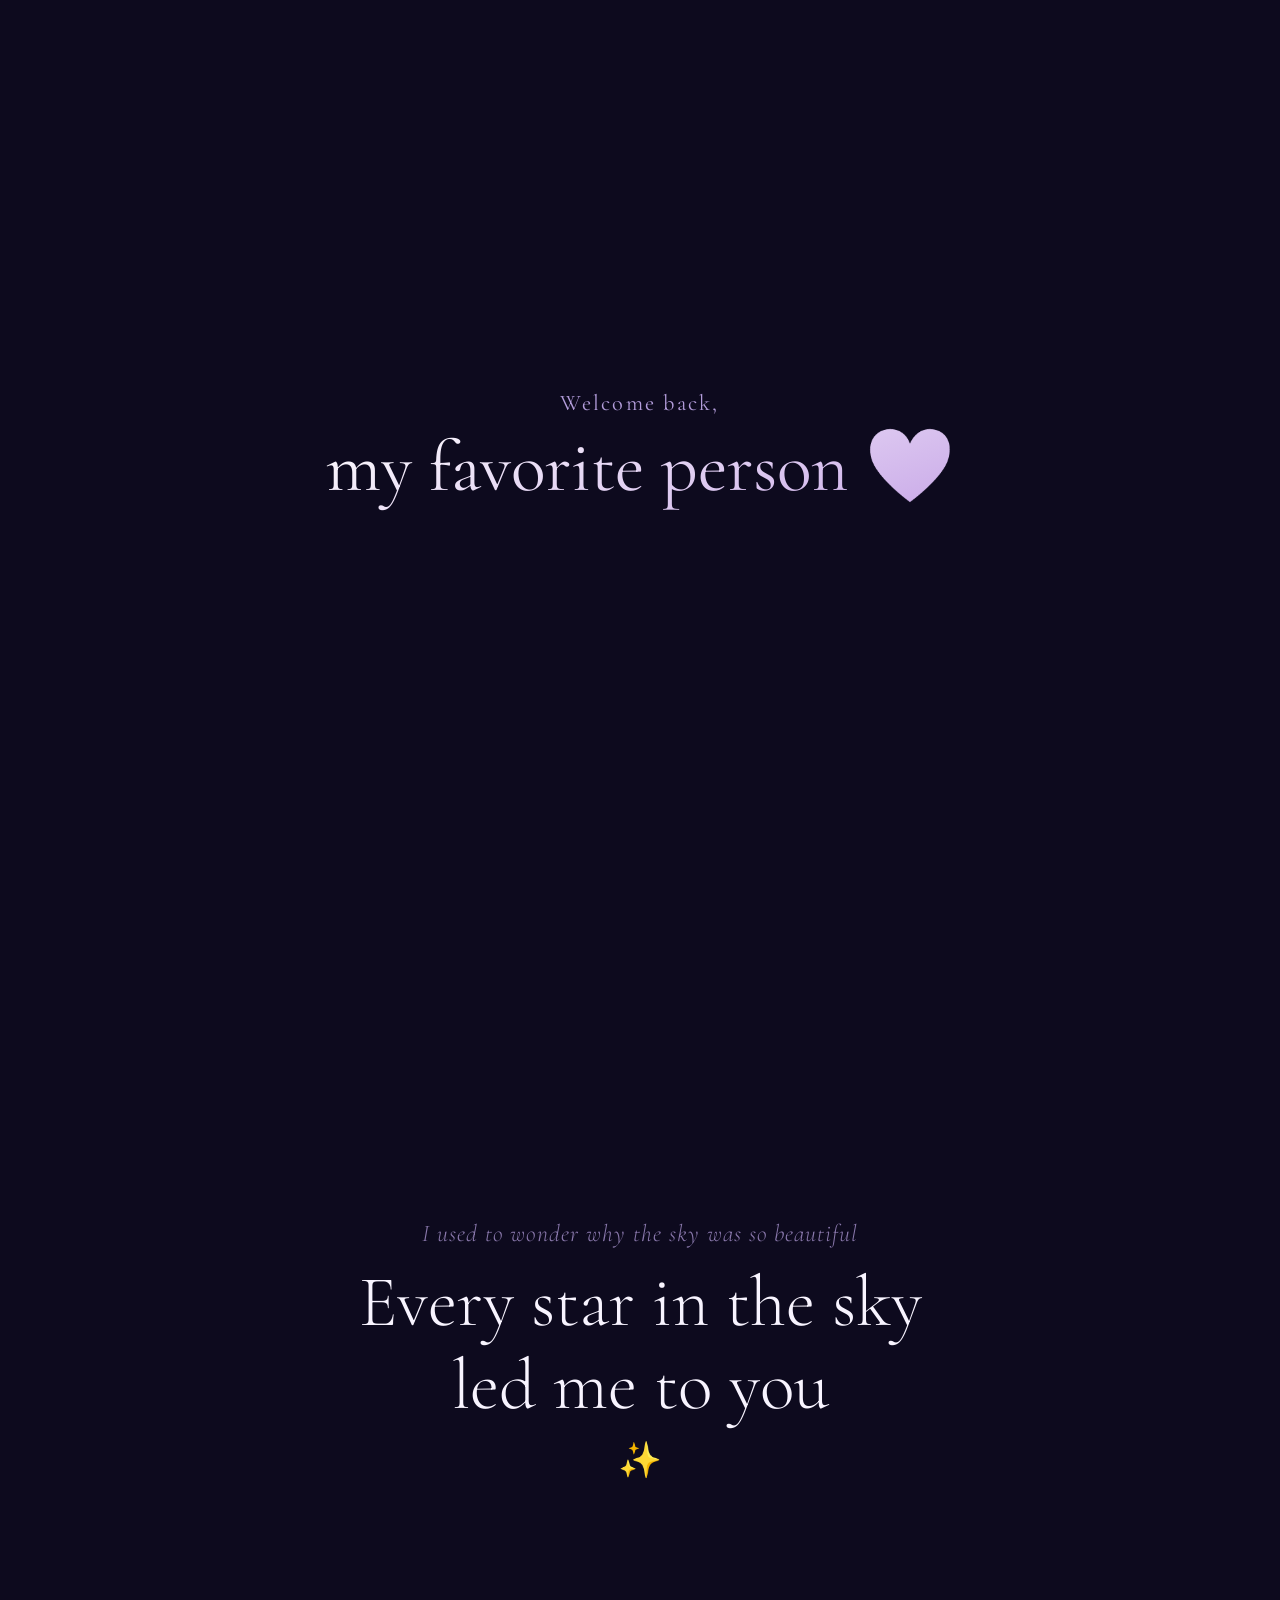
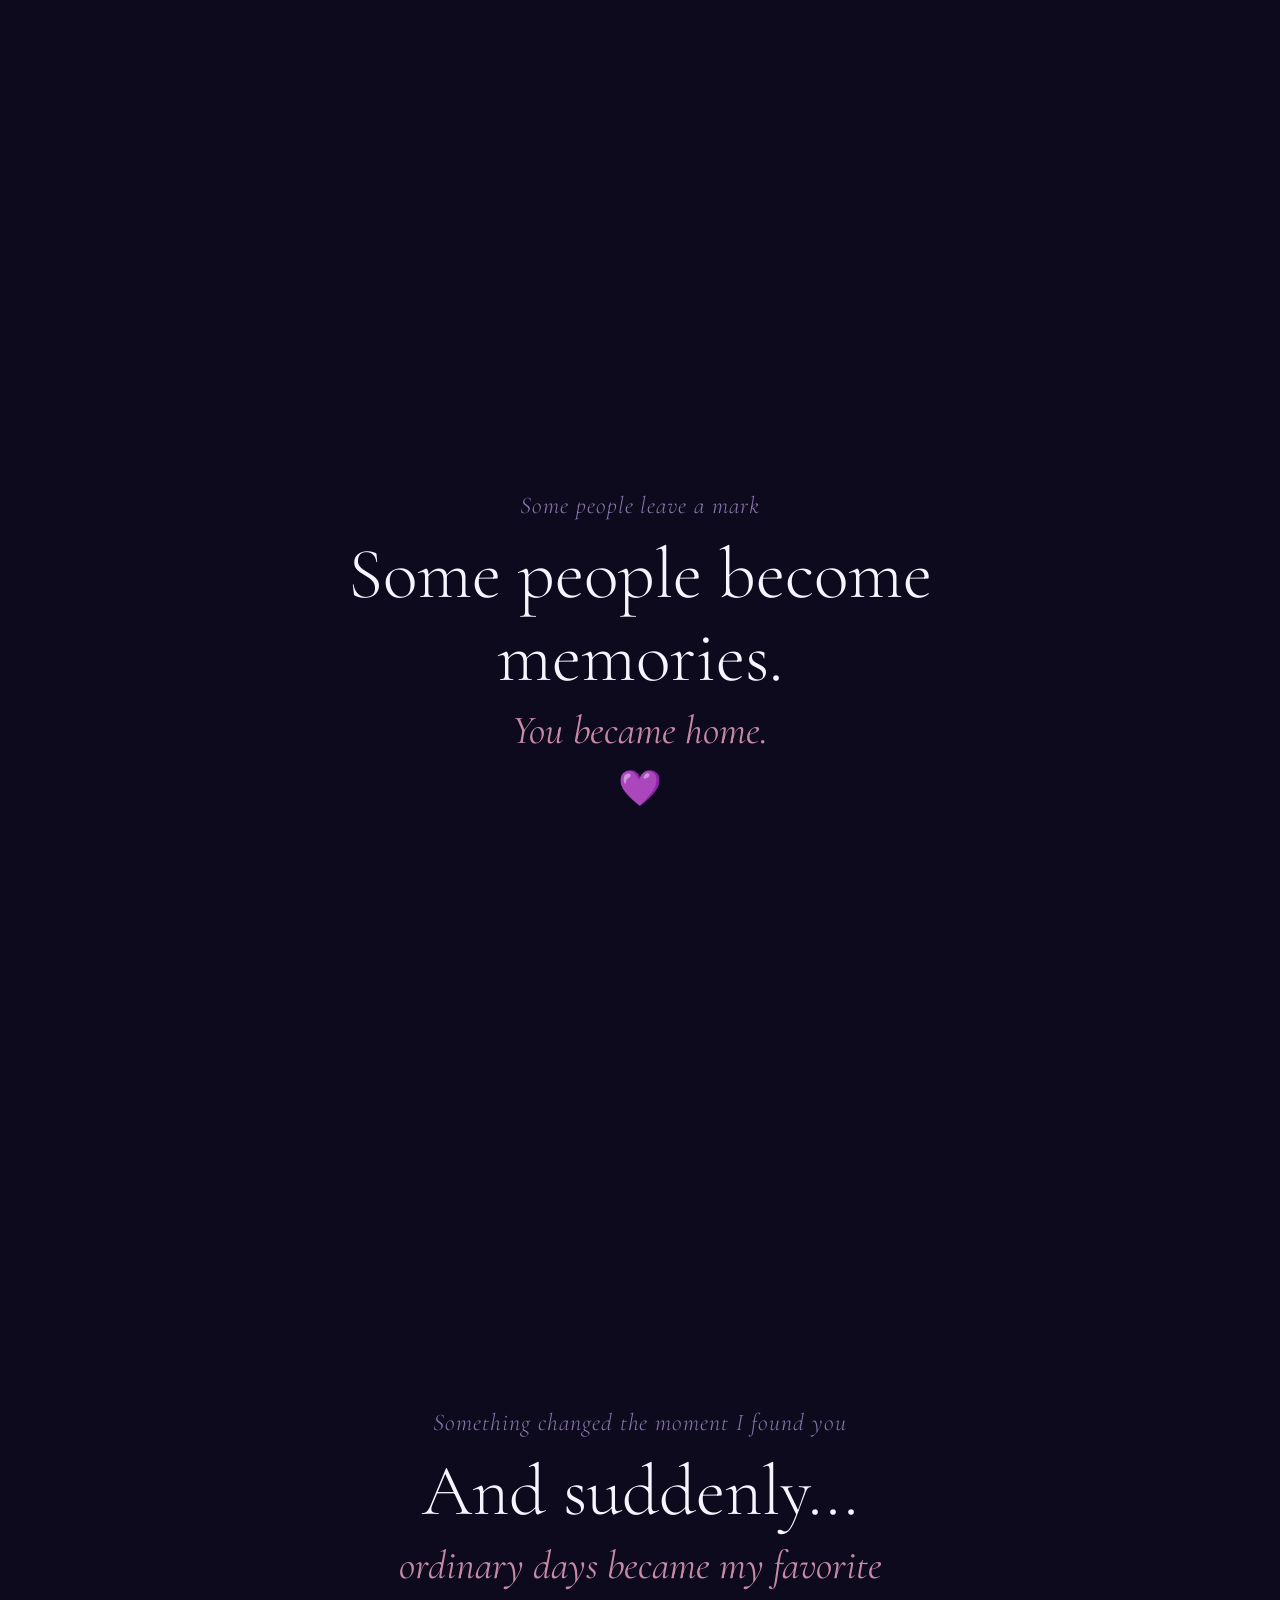
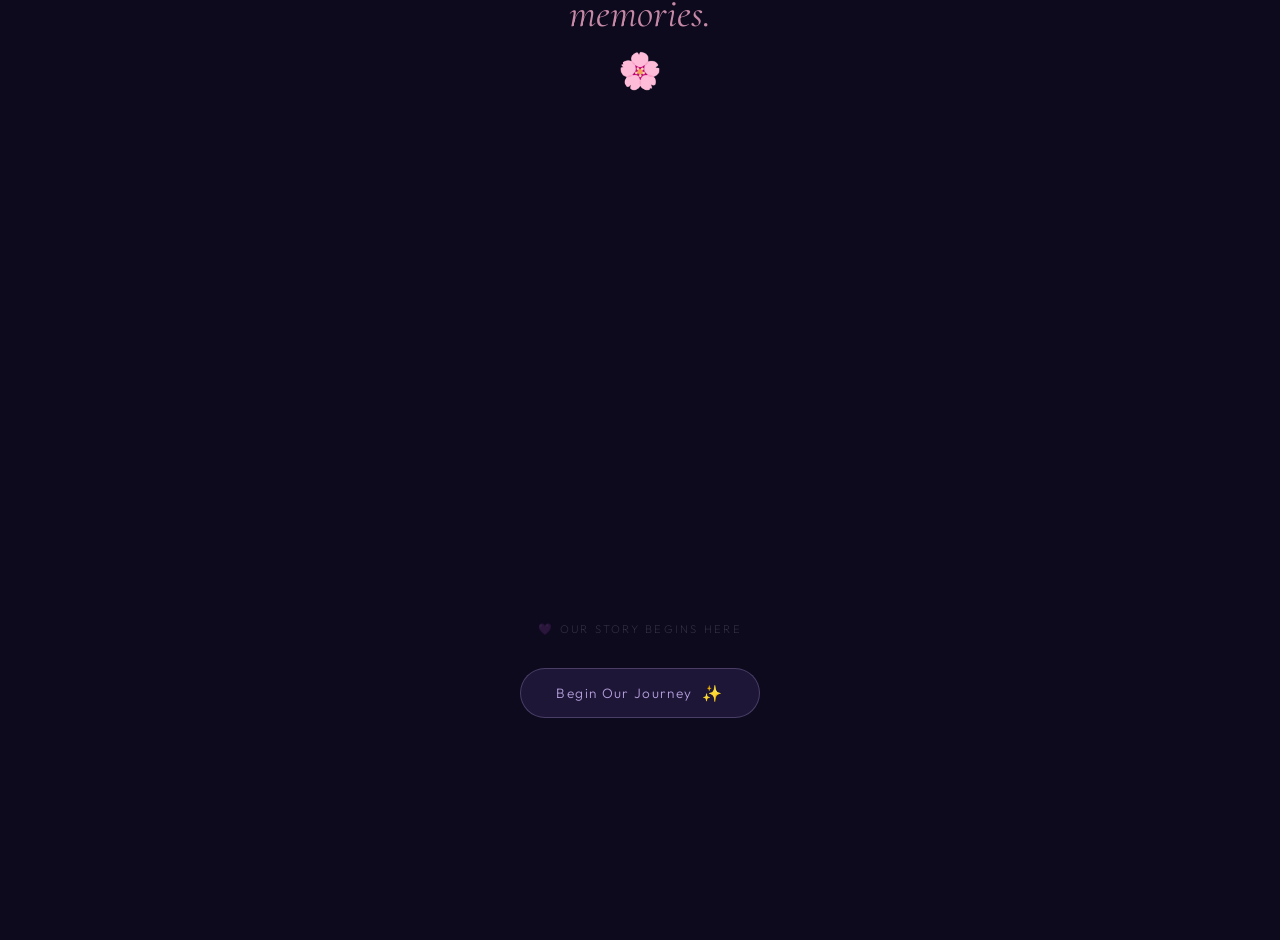
==== story.html @ 3e232320 "first commit" ====
<!DOCTYPE html>
<html lang="en">
<head>
  <meta charset="UTF-8">
  <meta name="viewport" content="width=device-width, initial-scale=1.0, viewport-fit=cover">
  <meta name="theme-color" content="#0D0A1E">
  <title>Our Story 💜</title>
  <link rel="stylesheet" href="css/style.css">
  <style>
    /* ── inline extras for photo grid ── */
    .pinterest-grid{columns:2;column-gap:0.9rem;max-width:800px;margin:0 auto;padding:0 0.2rem}
    @media(min-width:860px){.pinterest-grid{columns:3}}
    @media(max-width:400px){.pinterest-grid{columns:2;column-gap:0.6rem}}

    /* ─ GALLERY CARD BASE ─ */
    .g-card{
      break-inside:avoid;
      margin-bottom:1rem;
      cursor:pointer;
      position:relative;
      overflow:hidden;
      transition:transform .32s cubic-bezier(.34,1.56,.64,1),box-shadow .28s;
      will-change:transform;
    }
    .g-card:hover{ transform:translateY(-5px) scale(1.025); }
    .g-card img{ width:100%;display:block;object-fit:cover;line-height:0; }

    /* STYLE A — film/polaroid look (white border + tilt + script caption) */
    .g-film{
      background:#fdf8f2;
      border:1px solid rgba(255,255,255,0.18);
      border-radius:3px;
      padding:.55rem .55rem 2.2rem;
      transform:rotate(var(--tilt,0deg));
      box-shadow:0 8px 30px rgba(0,0,0,0.55),0 2px 6px rgba(0,0,0,0.3);
      transition:transform .45s cubic-bezier(.34,1.56,.64,1),box-shadow .3s;
      backdrop-filter:blur(6px);-webkit-backdrop-filter:blur(6px);
    }
    .g-film:hover{ transform:rotate(0deg) scale(1.04) translateY(-5px); box-shadow:0 20px 55px rgba(0,0,0,0.6),0 0 55px rgba(179,157,219,0.2); }
    .g-film .g-img-wrap{ width:100%;overflow:hidden;border-radius:1px;line-height:0; }
    .g-film .g-img-wrap img{ aspect-ratio:1/1; }
    .g-film .g-caption{ font-family:'Dancing Script',cursive;font-size:.78rem;color:rgba(30,20,50,.75);text-align:center;padding-top:.5rem;line-height:1.3; }
    .g-film .g-date{ font-weight:400;font-size:.55rem;letter-spacing:.1em;color:rgba(30,20,50,.4);text-align:center;margin-top:.1rem; }

    /* STYLE B — canva rounded card (dark glass + tall portrait) */
    .g-canva{
      background:rgba(20,14,40,0.6);
      border:1px solid rgba(179,157,219,0.14);
      border-radius:16px;
      overflow:hidden;
      box-shadow:0 6px 24px rgba(0,0,0,0.45);
    }
    .g-canva:hover{ box-shadow:0 18px 52px rgba(0,0,0,0.55),0 0 50px rgba(179,157,219,0.14); }
    .g-canva .g-img-wrap img{ aspect-ratio:3/4; }
    .g-canva .g-body{ padding:.7rem .9rem .95rem;background:rgba(13,10,30,0.55); }
    .g-canva .g-tag{ font-weight:200;font-size:.58rem;letter-spacing:.18em;text-transform:uppercase;color:#B39DDB;opacity:.6;margin-bottom:.18rem; }
    .g-canva .g-title{ font-family:'Cormorant Garamond',serif;font-style:italic;font-size:.88rem;color:rgba(248,244,255,.85);line-height:1.4; }

    /* STYLE C — square mosaic tile */
    .g-tile{
      border-radius:14px;
      overflow:hidden;
      box-shadow:0 6px 22px rgba(0,0,0,0.42);
    }
    .g-tile:hover{ box-shadow:0 14px 44px rgba(0,0,0,0.52); }
    .g-tile img{ aspect-ratio:1/1; }

    /* STYLE D — wide cinematic landscape */
    .g-wide{
      background:rgba(13,10,30,0.5);
      border:1px solid rgba(255,255,255,0.08);
      border-radius:14px;
      overflow:hidden;
      box-shadow:0 6px 22px rgba(0,0,0,0.42);
    }
    .g-wide:hover{ box-shadow:0 14px 44px rgba(0,0,0,0.52),0 0 40px rgba(179,157,219,0.1); }
    .g-wide img{ aspect-ratio:16/9; }
    .g-wide .g-body{ padding:.65rem .85rem .8rem; }
    .g-wide .g-title{ font-family:'Cormorant Garamond',serif;font-style:italic;font-size:.84rem;color:rgba(248,244,255,.72);line-height:1.35; }

    /* ── SPOTIFY CARD ── */
    .sp-card{
      max-width:600px;margin:0 auto;
      padding:1.8rem;
      border-radius:24px;
      display:grid;grid-template-columns:180px 1fr;gap:1.8rem;align-items:start;
    }
    @media(max-width:560px){
      .sp-card{grid-template-columns:1fr;gap:1.2rem;padding:1.5rem;text-align:center}
      .sp-owners{justify-content:center}
      .sp-meta{justify-content:center}
      .sp-btn{width:100%}
    }
    .sp-cover-wrap{
      position:relative;border-radius:14px;overflow:hidden;flex-shrink:0;
      box-shadow:0 12px 40px rgba(0,0,0,0.55),0 0 70px rgba(124,92,191,0.22);
      aspect-ratio:1/1;width:100%;
    }
    .sp-cover-wrap svg,.sp-cover-wrap img{
      width:100%;height:100%;display:block;object-fit:cover;
      transition:transform .5s cubic-bezier(.34,1.56,.64,1);
    }
    .sp-card:hover .sp-cover-wrap svg,
    .sp-card:hover .sp-cover-wrap img{transform:scale(1.04)}
    .sp-spotify-badge{
      position:absolute;top:.6rem;left:.6rem;
      width:26px;height:26px;border-radius:50%;
      background:#1DB954;display:flex;align-items:center;justify-content:center;
      box-shadow:0 2px 8px rgba(0,0,0,0.45);z-index:2;
    }
    .sp-spotify-badge svg{width:15px;height:15px;fill:#fff}
    .sp-cover-caption{
      position:absolute;bottom:0;left:0;right:0;
      padding:.5rem .7rem;
      background:linear-gradient(to top,rgba(13,10,30,.88),transparent);
      font-family:'Dancing Script',cursive;font-size:.72rem;
      color:rgba(248,244,255,.72);text-align:center;z-index:2;
    }
    .sp-info{display:flex;flex-direction:column;gap:.65rem;min-width:0}
    .sp-label{font-weight:200;font-size:.58rem;letter-spacing:.22em;text-transform:uppercase;color:#B39DDB;opacity:.7}
    .sp-title{
      font-family:'Cormorant Garamond',serif;font-weight:300;
      font-size:clamp(1.2rem,3vw,1.65rem);line-height:1.15;color:#F8F4FF;
    }
    .sp-desc{font-weight:200;font-size:.78rem;line-height:1.85;color:rgba(240,236,248,.5);font-style:italic}
    .sp-owners{display:flex;align-items:center;gap:.55rem;flex-wrap:wrap}
    .sp-avatar{
      width:24px;height:24px;border-radius:50%;
      border:1.5px solid rgba(179,157,219,.35);
      background:linear-gradient(135deg,rgba(124,92,191,.5),rgba(232,160,191,.3));
      display:flex;align-items:center;justify-content:center;
      font-size:.65rem;font-weight:500;color:rgba(248,244,255,.85);
      flex-shrink:0;
    }
    .sp-owner-names{font-weight:300;font-size:.75rem;color:rgba(240,236,248,.58)}
    .sp-divider{height:1px;background:rgba(255,255,255,.07);margin:.1rem 0}
    .sp-meta{display:flex;align-items:center;gap:.9rem;flex-wrap:wrap}
    .sp-meta-item{display:flex;align-items:center;gap:.35rem}
    .sp-meta-icon{
      width:26px;height:26px;border-radius:50%;
      background:rgba(124,92,191,.18);border:1px solid rgba(179,157,219,.18);
      display:flex;align-items:center;justify-content:center;
      font-size:.7rem;font-family:"Apple Color Emoji","Segoe UI Emoji",sans-serif;
      flex-shrink:0;
    }
    .sp-meta-text{font-weight:200;font-size:.68rem;color:rgba(240,236,248,.48)}
    .sp-btn{
      display:inline-flex;align-items:center;justify-content:center;gap:.55rem;
      padding:.8rem 1.6rem;
      background:linear-gradient(135deg,#1DB954 0%,#17a349 100%);
      border:none;border-radius:50px;cursor:pointer;
      color:#fff;font-family:'Outfit',sans-serif;font-weight:500;
      font-size:.82rem;letter-spacing:.04em;
      text-decoration:none;
      box-shadow:0 6px 24px rgba(29,185,84,.38),0 0 40px rgba(29,185,84,.12);
      transition:transform .3s cubic-bezier(.34,1.56,.64,1),box-shadow .3s,filter .3s;
      margin-top:.2rem;
    }
    .sp-btn:hover{transform:translateY(-4px) scale(1.02);box-shadow:0 12px 36px rgba(29,185,84,.48),0 0 60px rgba(29,185,84,.18);filter:brightness(1.07)}
    .sp-btn:active{transform:translateY(-1px) scale(.99)}
    .sp-btn svg{width:16px;height:16px;fill:#fff;flex-shrink:0}
    .sp-btn-arrow{opacity:.75;font-size:.9rem}

    /* ── UNIFORM GALLERY GRID ── */
    .gallery-grid{
      display:grid;
      grid-template-columns:repeat(3,1fr);
      gap:.85rem;
      max-width:720px;
      margin:0 auto;
    }
    @media(max-width:500px){.gallery-grid{grid-template-columns:repeat(2,1fr);gap:.6rem}}
    .gal-item{
      border-radius:14px;overflow:hidden;cursor:pointer;
      position:relative;aspect-ratio:1/1;
      box-shadow:0 6px 20px rgba(0,0,0,0.42);
      transition:transform .35s cubic-bezier(.34,1.56,.64,1),box-shadow .3s;
      background:rgba(20,14,40,0.6);
    }
    .gal-item:hover{transform:translateY(-5px) scale(1.03);box-shadow:0 16px 44px rgba(0,0,0,0.52),0 0 44px rgba(179,157,219,0.14)}
    .gal-item img{
      width:100%;height:100%;display:block;object-fit:cover;
      transition:transform .5s cubic-bezier(.34,1.56,.64,1);
      position:absolute;inset:0;
    }
    .gal-item:hover img{transform:scale(1.06)}
    .gal-overlay{
      position:absolute;inset:0;
      background:linear-gradient(to top,rgba(13,10,30,.8) 0%,transparent 55%);
      opacity:0;transition:opacity .28s;
      display:flex;align-items:flex-end;padding:.65rem .75rem;z-index:1;
    }
    .gal-item:hover .gal-overlay{opacity:1}
    .gal-caption{font-family:'Dancing Script',cursive;font-size:.76rem;color:rgba(248,244,255,.88);line-height:1.3}

    /* ── BOTTOM CLOUD MIST ── */
    .content-cloud-mist{
      position:relative;z-index:10;
      height:130px;pointer-events:none;
      /* removed negative margins — they caused the white-gap page break */
      margin-top:0;margin-bottom:0;
      overflow:hidden;
    }
    .mist-cloud{
      position:absolute;bottom:-10px;
      border-radius:50%;
      background:rgba(124,92,191,.055);
      filter:blur(32px);
      animation:mistDrift linear infinite;
    }
    @keyframes mistDrift{
      0%{transform:translateX(-200px);opacity:0}
      12%{opacity:1}88%{opacity:.45}
      100%{transform:translateX(110vw);opacity:0}
    }

    /* ── FIX page-break white flash on final section ── */
    #finalSection{
      position:relative;
      z-index:10;
      background:transparent;
    }
    #contentPage{
      position:relative;
      z-index:10;
      background:transparent;
    }

    /* lightbox */
    .lightbox{position:fixed;inset:0;z-index:700;background:rgba(4,2,12,.97);
      backdrop-filter:blur(22px);-webkit-backdrop-filter:blur(22px);
      display:flex;flex-direction:column;align-items:center;justify-content:center;
      padding:2rem;opacity:0;pointer-events:none;transition:opacity .35s}
    .lightbox.open{opacity:1;pointer-events:all}
    .lightbox-close{position:absolute;top:1.2rem;right:1.2rem;
      background:rgba(255,255,255,0.08);border:none;color:#F8F4FF;
      font-size:1.1rem;width:38px;height:38px;border-radius:50%;cursor:pointer;
      -webkit-appearance:none;transition:background .2s;display:flex;align-items:center;justify-content:center}
    .lightbox-close:hover{background:rgba(255,255,255,0.18)}
    .lightbox img{max-width:90vw;max-height:78vh;object-fit:contain;
      border-radius:6px;box-shadow:0 20px 80px rgba(0,0,0,0.85)}
    .lightbox-caption{font-family:'Dancing Script',cursive;font-size:1rem;
      color:#B39DDB;margin-top:1rem;opacity:.72}
  </style>
</head>
<body>

<div id="loadingScreen">
  <div class="loading-content">
    <span class="loading-moon">💜</span>
    <p class="loading-text">stepping into our universe...</p>
  </div>
</div>
<div id="transitionOverlay"></div>

<div id="welcomeOverlay">
  <div>
    <div class="welcome-line1">Welcome back,</div>
    <div class="welcome-line2" id="welcomeName">my favorite person <span style="font-family:'Apple Color Emoji','Segoe UI Emoji',sans-serif">💜</span></div>
  </div>
</div>

<div class="universe-bg"></div>
<canvas id="starsCanvas"></canvas>
<div class="hearts-container"></div>
<div class="particles-container"></div>
<div class="clouds-container"></div>
<div class="moon"><div class="moon-halo"></div><div class="moon-sphere"></div></div>

<nav class="story-nav glass-card" id="storyNav">
  <a href="#letterSection">Letter</a>
  <a href="#timelineSection">Timeline</a>
  <a href="#memoriesSection">Memories</a>
  <a href="#playlistSection">Playlist</a>
  <a href="#openWhenSection">Open When</a>
  <a href="#wishesSection">Wishes</a>
</nav>

<!-- ══════════════ LANDING ══════════════ -->
<div id="landingPage">

  <section id="landingScreen" class="story-section">
    <div>
      <div class="landing-name-greeting">
        <span style="font-family:'Apple Color Emoji','Segoe UI Emoji',sans-serif">🌙</span>&nbsp;a message for you&nbsp;<span style="font-family:'Apple Color Emoji','Segoe UI Emoji',sans-serif">✨</span>
      </div>
      <div class="landing-main">
        <div class="landing-happiest">Happiest</div>
        <div class="landing-bday">B'Day</div>
        <div class="landing-mine">Mine!</div>
        <div class="landing-emojis"><span style="font-family:'Apple Color Emoji','Segoe UI Emoji',sans-serif">💜 🧿</span></div>
      </div>
    </div>
    <div class="landing-scroll-hint"><span class="hint-text">scroll</span><div class="hint-line"></div></div>
  </section>

  <section class="story-section">
    <div class="story-block reveal">
      <p class="story-line-sm">I used to wonder why the sky was so beautiful</p>
      <h2 class="story-line-lg">Every star in the sky<br>led me to you</h2>
      <span class="story-emoji"><span style="font-family:'Apple Color Emoji','Segoe UI Emoji',sans-serif">✨</span></span>
    </div>
  </section>

  <section class="story-section">
    <div class="story-block reveal">
      <p class="story-line-sm">Some people leave a mark</p>
      <h2 class="story-line-lg">Some people become memories.</h2>
      <p class="story-line-italic">You became home.</p>
      <span class="story-emoji"><span style="font-family:'Apple Color Emoji','Segoe UI Emoji',sans-serif">💜</span></span>
    </div>
  </section>

  <section class="story-section">
    <div class="story-block reveal">
      <p class="story-line-sm">Something changed the moment I found you</p>
      <h2 class="story-line-lg">And suddenly...</h2>
      <p class="story-line-italic">ordinary days became my favorite memories.</p>
      <span class="story-emoji"><span style="font-family:'Apple Color Emoji','Segoe UI Emoji',sans-serif">🌸</span></span>
    </div>
  </section>

  <section id="beginSection" class="reveal">
    <span class="begin-label"><span style="font-family:'Apple Color Emoji','Segoe UI Emoji',sans-serif">💜</span>&nbsp;our story begins here</span>
    <button class="begin-btn" onclick="beginJourney()">Begin Our Journey <span class="btn-emoji">✨</span></button>
  </section>
</div>

<!-- ══════════════ CONTENT ══════════════ -->
<div id="contentPage" style="display:none;">

  <!-- LETTER -->
  <section id="letterSection" class="content-pad">
    <div class="section-head reveal">
      <div class="sh-label"><span style="font-family:'Apple Color Emoji','Segoe UI Emoji',sans-serif">💌</span>&nbsp;a letter for you</div>
      <h2 class="font-display">To Raksitha,<br>with love</h2>
    </div>
    <div class="letter-wrap glass-card reveal">
      <div class="letter-salutation">My dearest Raksitha,</div>
      <div class="letter-body">
        <p>I've been trying to find words big enough to hold everything I feel when I think of you. I don't think they exist — not in any language, not in any song, not in any universe.</p>
        <p>On the day I first spoke to you, I had no idea what was beginning. I had no idea that the ordinary moments I'd lived my whole life were quietly making space for something extraordinary. You.</p>
        <p>You are the kind of person who makes the world softer just by being in it. You make ordinary Tuesday evenings feel sacred. You make everything — everything — better.</p>
        <p>I think about the day you first laughed with me, really laughed, and I remember thinking: <em>this is it. this is the sound I want to keep.</em></p>
        <p>So here we are. Another year around the sun for you, and I'm just so impossibly grateful that I get to be the person who knows you. Who got to watch you grow, shine, and become more yourself with every passing day.</p>
        <p>Today is yours. Every star in the sky belongs to you. Happy Birthday, Raksitha. You are my favorite chapter.</p>
      </div>
      <div class="letter-sign">Always yours, Rahul <span style="font-family:'Apple Color Emoji','Segoe UI Emoji',sans-serif">💜</span></div>
    </div>
  </section>

  <div class="section-divider"></div>

  <!-- COUNTER -->
  <section class="content-pad" style="text-align:center;">
    <div class="section-head reveal"><div class="sh-label"><span style="font-family:'Apple Color Emoji','Segoe UI Emoji',sans-serif">❤️</span>&nbsp;us, in numbers</div></div>
    <div class="counter-section reveal">
      <div class="days-number" id="daysCount">0</div>
      <div class="days-label">days of being connected</div>
      <div class="days-start">since 12 October 2023 <span style="font-family:'Apple Color Emoji','Segoe UI Emoji',sans-serif">💜</span></div>
    </div>
  </section>

  <div class="section-divider"></div>

  <!-- TIMELINE -->
  <section id="timelineSection" class="content-pad">
    <div class="section-head reveal">
      <div class="sh-label"><span style="font-family:'Apple Color Emoji','Segoe UI Emoji',sans-serif">⏳</span>&nbsp;our journey</div>
      <h2 class="font-display">How We Got Here</h2>
    </div>
    <div class="timeline-wrap">
      <div class="tl-item reveal"><div class="tl-dot"><span style="font-family:'Apple Color Emoji','Segoe UI Emoji',sans-serif">❤️</span></div><div class="tl-content"><div class="tl-date">12 October 2023</div><h3>The Beginning</h3><p>The day everything changed. The day we became us. I didn't know it then, but this was the best decision of my life.</p></div></div>
      <div class="tl-item reveal"><div class="tl-dot"><span style="font-family:'Apple Color Emoji','Segoe UI Emoji',sans-serif">✨</span></div><div class="tl-content"><div class="tl-date">First Conversation</div><h3>Hello, You</h3><p>The moment I realized — there's something different about this one. This one is special.</p></div></div>
      <div class="tl-item reveal"><div class="tl-dot"><span style="font-family:'Apple Color Emoji','Segoe UI Emoji',sans-serif">📸</span></div><div class="tl-content"><div class="tl-date">First Memories Together</div><h3>Us, Captured</h3><p>The first photos. The first laughs loud enough to be remembered. The first moments I knew I wanted to keep you.</p></div></div>
      <div class="tl-item reveal"><div class="tl-dot"><span style="font-family:'Apple Color Emoji','Segoe UI Emoji',sans-serif">🌙</span></div><div class="tl-content"><div class="tl-date">Every Day Since</div><h3>Still Growing</h3><p>Every morning, every late night, every silly argument, every quiet moment — all of it has been the most beautiful story I've ever lived.</p></div></div>
      <div class="tl-item reveal"><div class="tl-dot"><span style="font-family:'Apple Color Emoji','Segoe UI Emoji',sans-serif">🎂</span></div><div class="tl-content"><div class="tl-date">4 July 2026</div><h3>Today — Your Birthday</h3><p>Another year of you. Another year of us. And somehow, I love you more today than I did yesterday.</p></div></div>
    </div>
  </section>

  <div class="section-divider"></div>

  <!-- MEMORIES POLAROID SCROLL -->
  <section id="memoriesSection" class="content-pad" style="text-align:center;">
    <div class="section-head reveal">
      <div class="sh-label"><span style="font-family:'Apple Color Emoji','Segoe UI Emoji',sans-serif">📸</span>&nbsp;our memories</div>
      <h2 class="font-display">Moments I Keep</h2>
    </div>
    <div class="memory-stage reveal">
      <div class="polaroid-wrap">
        <div class="polaroid" id="currentPolaroid" style="--tilt:-2deg">
          <div class="polaroid-photo" id="polaroidPhoto"><span style="font-family:'Apple Color Emoji','Segoe UI Emoji',sans-serif">💜</span></div>
          <div class="polaroid-caption" id="polaroidCaption">Loading...</div>
          <div class="polaroid-date" id="polaroidDate"></div>
        </div>
      </div>
      <div class="mem-nav">
        <button class="mem-btn" onclick="prevMemory()">← Prev</button>
        <span class="mem-counter" id="memCounter">1 / 5</span>
        <button class="mem-btn" onclick="nextMemory()">Next →</button>
      </div>
    </div>
  </section>

  <div class="section-divider"></div>

  <!-- SPOTIFY PLAYLIST -->
  <section id="playlistSection" class="content-pad">
    <div class="section-head reveal">
      <div class="sh-label"><span style="font-family:'Apple Color Emoji','Segoe UI Emoji',sans-serif">🎵</span>&nbsp;songs that remind me of you</div>
      <h2 class="font-display">Our Playlist</h2>
    </div>

    <div class="sp-card glass-card reveal">

      <!-- Cover — AI generated purple universe artwork -->
      <div class="sp-cover-wrap">
        <svg viewBox="0 0 400 400" xmlns="http://www.w3.org/2000/svg" aria-label="Our Playlist Cover">
          <defs>
            <radialGradient id="bg1" cx="50%" cy="40%" r="70%">
              <stop offset="0%" stop-color="#2D1B69"/>
              <stop offset="55%" stop-color="#1A1535"/>
              <stop offset="100%" stop-color="#0A0818"/>
            </radialGradient>
            <radialGradient id="moon1" cx="50%" cy="50%" r="50%">
              <stop offset="0%" stop-color="#FFF8E7"/>
              <stop offset="35%" stop-color="#F5E6B8"/>
              <stop offset="70%" stop-color="#D4B870"/>
              <stop offset="100%" stop-color="#8B6A20"/>
            </radialGradient>
            <radialGradient id="glow1" cx="50%" cy="50%" r="50%">
              <stop offset="0%" stop-color="#FFE08A" stop-opacity="0.35"/>
              <stop offset="100%" stop-color="#FFE08A" stop-opacity="0"/>
            </radialGradient>
            <radialGradient id="pinkGlow" cx="30%" cy="75%" r="50%">
              <stop offset="0%" stop-color="#E8A0BF" stop-opacity="0.22"/>
              <stop offset="100%" stop-color="#E8A0BF" stop-opacity="0"/>
            </radialGradient>
            <radialGradient id="purpGlow" cx="75%" cy="60%" r="45%">
              <stop offset="0%" stop-color="#7C5CBF" stop-opacity="0.28"/>
              <stop offset="100%" stop-color="#7C5CBF" stop-opacity="0"/>
            </radialGradient>
            <filter id="blur1"><feGaussianBlur stdDeviation="2.5"/></filter>
            <filter id="blur2"><feGaussianBlur stdDeviation="8"/></filter>
            <filter id="blur3"><feGaussianBlur stdDeviation="18"/></filter>
          </defs>

          <!-- Background -->
          <rect width="400" height="400" fill="url(#bg1)"/>
          <rect width="400" height="400" fill="url(#pinkGlow)"/>
          <rect width="400" height="400" fill="url(#purpGlow)"/>

          <!-- Stars layer 1 — tiny -->
          <g fill="white" opacity="0.55">
            <circle cx="42" cy="28" r="0.9"/><circle cx="88" cy="55" r="0.7"/>
            <circle cx="150" cy="18" r="1.1"/><circle cx="210" cy="42" r="0.8"/>
            <circle cx="275" cy="22" r="0.9"/><circle cx="330" cy="38" r="0.7"/>
            <circle cx="380" cy="15" r="1"/><circle cx="18" cy="80" r="0.8"/>
            <circle cx="120" cy="75" r="0.9"/><circle cx="240" cy="68" r="0.7"/>
            <circle cx="360" cy="72" r="1"/><circle cx="58" cy="115" r="0.8"/>
            <circle cx="185" cy="105" r="0.9"/><circle cx="310" cy="95" r="0.7"/>
            <circle cx="22" cy="150" r="0.9"/><circle cx="390" cy="135" r="0.8"/>
          </g>
          <!-- Stars layer 2 — medium with slight pink tint -->
          <g fill="#E8D0F8" opacity="0.7">
            <circle cx="68" cy="45" r="1.3"/><circle cx="175" cy="30" r="1.4"/>
            <circle cx="295" cy="50" r="1.2"/><circle cx="355" cy="25" r="1.5"/>
            <circle cx="30" cy="100" r="1.3"/><circle cx="220" cy="88" r="1.4"/>
          </g>
          <!-- Stars layer 3 — large glowing -->
          <circle cx="130" cy="40" r="2.2" fill="white" opacity="0.9" filter="url(#blur1)"/>
          <circle cx="130" cy="40" r="5" fill="white" opacity="0.18" filter="url(#blur2)"/>
          <circle cx="320" cy="62" r="2" fill="#E8D0F8" opacity="0.9" filter="url(#blur1)"/>
          <circle cx="320" cy="62" r="6" fill="#E8D0F8" opacity="0.15" filter="url(#blur2)"/>
          <circle cx="52" cy="170" r="1.8" fill="white" opacity="0.8" filter="url(#blur1)"/>
          <circle cx="390" cy="185" r="1.6" fill="#F7D6E0" opacity="0.8" filter="url(#blur1)"/>

          <!-- Moon glow halo -->
          <circle cx="300" cy="95" r="55" fill="url(#glow1)" filter="url(#blur3)"/>

          <!-- Moon sphere -->
          <circle cx="300" cy="95" r="42" fill="url(#moon1)"/>
          <!-- Moon craters -->
          <ellipse cx="285" cy="82" rx="7" ry="5" fill="rgba(0,0,0,0.1)"/>
          <ellipse cx="310" cy="105" rx="5" ry="4" fill="rgba(0,0,0,0.08)"/>
          <ellipse cx="295" cy="112" rx="4" ry="3" fill="rgba(0,0,0,0.07)"/>
          <!-- Moon highlight -->
          <ellipse cx="290" cy="82" rx="12" ry="9" fill="rgba(255,255,240,0.2)"/>
          <!-- Moon shadow (terminator) -->
          <path d="M 300 53 Q 342 95 300 137 Q 278 115 278 95 Q 278 75 300 53Z" fill="rgba(0,0,0,0.22)"/>

          <!-- Soft clouds -->
          <ellipse cx="80" cy="185" rx="80" ry="28" fill="rgba(179,157,219,0.06)" filter="url(#blur3)"/>
          <ellipse cx="250" cy="210" rx="110" ry="32" fill="rgba(124,92,191,0.07)" filter="url(#blur3)"/>
          <ellipse cx="360" cy="190" rx="70" ry="22" fill="rgba(179,157,219,0.05)" filter="url(#blur3)"/>

          <!-- Floating hearts -->
          <g opacity="0.35">
            <path d="M 85 250 C 85 246 79 242 79 248 C 73 242 67 246 67 250 C 67 256 76 263 79 266 C 82 263 91 256 85 250Z" fill="#E8A0BF"/>
            <path d="M 340 160 C 340 157 336 154 336 158 C 332 154 328 157 328 160 C 328 164 334 169 336 171 C 338 169 344 164 340 160Z" fill="#B39DDB" opacity="0.6"/>
            <path d="M 160 290 C 160 287 156 284 156 288 C 152 284 148 287 148 290 C 148 294 154 299 156 301 C 158 299 164 294 160 290Z" fill="#C9A9E8"/>
          </g>

          <!-- Musical notes floating -->
          <g fill="rgba(179,157,219,0.45)" font-family="serif" font-size="18">
            <text x="50" y="300" transform="rotate(-15 50 300)">♪</text>
            <text x="330" y="280" transform="rotate(12 330 280)" font-size="14">♫</text>
            <text x="190" y="340" transform="rotate(-8 190 340)" font-size="16">♩</text>
            <text x="260" y="175" transform="rotate(20 260 175)" font-size="12">♪</text>
          </g>

          <!-- Particles / sparkles -->
          <g fill="white">
            <polygon points="105,230 107,236 113,236 108,240 110,246 105,242 100,246 102,240 97,236 103,236" opacity="0.5" transform="scale(0.55) translate(85,170)"/>
            <polygon points="105,230 107,236 113,236 108,240 110,246 105,242 100,246 102,240 97,236 103,236" opacity="0.45" transform="scale(0.4) translate(600,440)"/>
            <polygon points="105,230 107,236 113,236 108,240 110,246 105,242 100,246 102,240 97,236 103,236" opacity="0.4" transform="scale(0.35) translate(200,720)"/>
          </g>

          <!-- Bottom lavender mist gradient -->
          <rect x="0" y="300" width="400" height="100" fill="url(#pinkGlow)" opacity="0.6"/>
          <rect x="0" y="340" width="400" height="60"
            fill="rgba(45,27,105,0.35)"/>

          <!-- Central glow orb (subtle) -->
          <circle cx="200" cy="320" r="90" fill="rgba(124,92,191,0.07)" filter="url(#blur3)"/>

          <!-- Text overlay -->
          <text x="200" y="358" text-anchor="middle"
            font-family="Georgia,serif" font-style="italic"
            font-size="13" fill="rgba(248,244,255,0.6)" letter-spacing="1">
            our songs · our story
          </text>
        </svg>
        <div class="sp-spotify-badge" aria-label="Spotify">
          <svg viewBox="0 0 24 24" xmlns="http://www.w3.org/2000/svg"><path d="M12 0C5.4 0 0 5.4 0 12s5.4 12 12 12 12-5.4 12-12S18.66 0 12 0zm5.521 17.34c-.24.359-.66.48-1.021.24-2.82-1.74-6.36-2.101-10.561-1.141-.418.122-.779-.179-.899-.539-.12-.421.18-.78.54-.9 4.56-1.021 8.52-.6 11.64 1.32.42.18.479.659.301 1.02zm1.44-3.3c-.301.42-.841.6-1.262.3-3.239-1.98-8.159-2.58-11.939-1.38-.479.12-1.02-.12-1.14-.6-.12-.48.12-1.021.6-1.141C9.6 9.9 15 10.561 18.72 12.84c.361.181.54.78.241 1.2zm.12-3.36C15.24 8.4 8.82 8.16 5.16 9.301c-.6.179-1.2-.181-1.38-.721-.18-.601.18-1.2.72-1.381 4.26-1.26 11.28-1.02 15.721 1.621.539.3.719 1.02.419 1.56-.299.421-1.02.599-1.559.3z"/></svg>
        </div>
        <div class="sp-cover-caption">Our songs. Our story.</div>
      </div>

      <!-- Info -->
      <div class="sp-info">
        <div class="sp-label">Spotify Playlist</div>

        <div class="sp-title">The Soundtrack of Us <span style="font-family:'Apple Color Emoji','Segoe UI Emoji',sans-serif">💜</span></div>

        <div class="sp-desc">
          Every lyric,<br>every melody,<br>every late-night replay...<br><br>
          Somehow,<br>they all remind me of us.
        </div>

        <div class="sp-owners">
          <div class="sp-avatar" aria-label="Rahul">R</div>
          <div class="sp-avatar" aria-label="Raksitha">Ra</div>
          <div class="sp-owner-names">Rahul &amp; Raksitha <span style="font-family:'Apple Color Emoji','Segoe UI Emoji',sans-serif">✨</span></div>
        </div>

        <div class="sp-divider"></div>

        <div class="sp-meta">
          <div class="sp-meta-item">
            <div class="sp-meta-icon"><span style="font-family:'Apple Color Emoji','Segoe UI Emoji',sans-serif">🎵</span></div>
            <div class="sp-meta-text">82 songs</div>
          </div>
          <div class="sp-meta-item">
            <div class="sp-meta-icon"><span style="font-family:'Apple Color Emoji','Segoe UI Emoji',sans-serif">⏱️</span></div>
            <div class="sp-meta-text">5h 32m</div>
          </div>
          <div class="sp-meta-item">
            <div class="sp-meta-icon"><span style="font-family:'Apple Color Emoji','Segoe UI Emoji',sans-serif">🌙</span></div>
            <div class="sp-meta-text">Apr 2025</div>
          </div>
        </div>

        <a class="sp-btn"
           href="https://open.spotify.com/playlist/37gcXV48AeC9rzEqXJ3MHP?si=IldXKgCqRQGFXrr1Mlq8HQ"
           target="_blank" rel="noopener" aria-label="Open playlist on Spotify">
          <svg viewBox="0 0 24 24" xmlns="http://www.w3.org/2000/svg"><path d="M12 0C5.4 0 0 5.4 0 12s5.4 12 12 12 12-5.4 12-12S18.66 0 12 0zm5.521 17.34c-.24.359-.66.48-1.021.24-2.82-1.74-6.36-2.101-10.561-1.141-.418.122-.779-.179-.899-.539-.12-.421.18-.78.54-.9 4.56-1.021 8.52-.6 11.64 1.32.42.18.479.659.301 1.02zm1.44-3.3c-.301.42-.841.6-1.262.3-3.239-1.98-8.159-2.58-11.939-1.38-.479.12-1.02-.12-1.14-.6-.12-.48.12-1.021.6-1.141C9.6 9.9 15 10.561 18.72 12.84c.361.181.54.78.241 1.2zm.12-3.36C15.24 8.4 8.82 8.16 5.16 9.301c-.6.179-1.2-.181-1.38-.721-.18-.601.18-1.2.72-1.381 4.26-1.26 11.28-1.02 15.721 1.621.539.3.719 1.02.419 1.56-.299.421-1.02.599-1.559.3z"/></svg>
          Play on Spotify
          <span class="sp-btn-arrow">→</span>
        </a>
      </div>

    </div>
  </section>

  <div class="section-divider"></div>

  <!-- OPEN WHEN -->
  <section id="openWhenSection" class="content-pad">
    <div class="section-head reveal">
      <div class="sh-label"><span style="font-family:'Apple Color Emoji','Segoe UI Emoji',sans-serif">🌸</span>&nbsp;sealed with love</div>
      <h2 class="font-display">Open When...</h2>
    </div>
    <div class="ow-grid">
      <div class="ow-card glass-card reveal" onclick="openWhen(0)"><span class="ow-icon">😊</span><div class="ow-label">Open When</div><div class="ow-title">You're Happy</div></div>
      <div class="ow-card glass-card reveal" onclick="openWhen(1)"><span class="ow-icon">💜</span><div class="ow-label">Open When</div><div class="ow-title">You're Sad</div></div>
      <div class="ow-card glass-card reveal" onclick="openWhen(2)"><span class="ow-icon">🌙</span><div class="ow-label">Open When</div><div class="ow-title">You Miss Me</div></div>
      <div class="ow-card glass-card reveal" onclick="openWhen(3)"><span class="ow-icon">✨</span><div class="ow-label">Open When</div><div class="ow-title">You Need Motivation</div></div>
    </div>
  </section>

  <div class="ow-overlay" id="owOverlay" onclick="closeOW(event)">
    <div class="ow-msg-card glass-card">
      <button class="ow-close" onclick="closeOW()">✕</button>
      <span class="ow-msg-icon" id="owIcon">💜</span>
      <div class="ow-msg-label" id="owLabel"></div>
      <div class="ow-msg-body" id="owBody"></div>
    </div>
  </div>

  <div class="section-divider"></div>

  <!-- ══ WISHES WALL ══ -->
  <section id="wishesSection" class="content-pad">
    <div class="section-head reveal">
      <div class="sh-label"><span style="font-family:'Apple Color Emoji','Segoe UI Emoji',sans-serif">🎂</span>&nbsp;love from everywhere</div>
      <h2 class="font-display">Wishes for Raksitha</h2>
    </div>
    <div class="ww-grid" id="wishesGrid"></div>
    <div style="text-align:center;margin-top:2.5rem;" class="reveal">
      <a href="wish.html" class="btn-ghost" style="text-decoration:none;display:inline-block;">Add Your Wish <span style="font-family:'Apple Color Emoji','Segoe UI Emoji',sans-serif">❤️</span></a>
    </div>
  </section>

  <div class="section-divider"></div>

  <!-- ══ PHOTO GALLERY — 6 unique photos, uniform frames ══ -->
  <section id="photosSection" class="content-pad">
    <div class="section-head reveal">
      <div class="sh-label"><span style="font-family:'Apple Color Emoji','Segoe UI Emoji',sans-serif">🌸</span>&nbsp;our universe in pictures</div>
      <h2 class="font-display">Us, Always</h2>
    </div>

    <!-- 6 photos, uniform square frames, 3-col desktop / 2-col mobile -->
    <!-- Gallery: first · photo5 · Second · photo6 · fourth · VideoCapture -->
    <!-- (fifth removed to keep 6. fifth is NOT in memories scroll either) -->
    <div class="gallery-grid">

      <div class="gal-item reveal" onclick="openLB('assets/images/first.jpeg','The very first one')">
        <img src="assets/images/first.jpeg" alt="First photo together" loading="lazy">
        <div class="gal-overlay"><div class="gal-caption">Just Us💜</div></div>
      </div>

      <div class="gal-item reveal" onclick="openLB('assets/images/photo5.jpeg','Golden hour, golden girl ✨')">
        <img src="assets/images/photo5.jpeg" alt="Golden hour" loading="lazy">
        <div class="gal-overlay"><div class="gal-caption">Golden hour, golden girl</div></div>
      </div>

      <div class="gal-item reveal" onclick="openLB('assets/images/fourth.jpeg','Lazy afternoon, perfect company 🌿')">
        <img src="assets/images/fourth.jpeg" alt="Park bench" loading="lazy">
        <div class="gal-overlay"><div class="gal-caption">A Moment to keep</div></div>
      </div>

      <div class="gal-item reveal" onclick="openLB('assets/images/photo6.JPG','She finds magic everywhere ✨')">
        <img src="assets/images/photo6.JPG" alt="Toy store" loading="lazy">
        <div class="gal-overlay"><div class="gal-caption">She finds magic everywhere</div></div>
      </div>

      <div class="gal-item reveal" onclick="openLB('assets/images/VideoCapture.jpeg','Our favorite kind of evening 💜')">
        <img src="assets/images/VideoCapture.jpeg" alt="Restaurant together" loading="lazy">
        <div class="gal-overlay"><div class="gal-caption">Together feels Better</div></div>
      </div>

      <div class="gal-item reveal" onclick="openLB('assets/images/Second.jpeg','Flowers in her hair🌸')">
        <img src="assets/images/Second.jpeg" alt="Flower selfie" loading="lazy">
        <div class="gal-overlay"><div class="gal-caption">Flowers in her hair</div></div>
      </div>

      <div class="gal-item reveal" onclick="openLB('assets/images/third.jpeg','Collected Moments')">
        <img src="assets/images/third.jpeg" alt="Flower selfie" loading="lazy">
        <div class="gal-overlay"><div class="gal-caption">Collected Moments</div></div>
      </div>

      <div class="gal-item reveal" onclick="openLB('assets/images/photo3.jpeg','My peace, My Person')">
        <img src="assets/images/photo3.jpeg" alt="Flower selfie" loading="lazy">
        <div class="gal-overlay"><div class="gal-caption">My peace, My Person</div></div>
      </div>

      <div class="gal-item reveal" onclick="openLB('assets/images/photo4.jpeg','Us>Everything!')">
        <img src="assets/images/photo4.jpeg" alt="Flower selfie" loading="lazy">
        <div class="gal-overlay"><div class="gal-caption">Us>Everything!</div></div>
      </div>
      
      
      

    </div>
  </section>

  <!-- Lightbox -->
  <div class="lightbox" id="lightbox" onclick="closeLightbox()">
    <button class="lightbox-close" onclick="closeLightbox()">✕</button>
    <img id="lightboxImg" src="" alt="">
    <div class="lightbox-caption" id="lightboxCaption"></div>
  </div>

  <div class="section-divider"></div>

  <!-- ── CLOUD MIST (bottom atmosphere before final) ── -->
  <div class="content-cloud-mist" id="mistLayer" aria-hidden="true"></div>

  <!-- FINAL SURPRISE -->
  <section id="finalSection">
    <div class="final-wrap">
      <div class="final-pre reveal">
        Out of all the things<br>I'm grateful for,<br><br>
        <em>meeting you<br>will always be my favorite.</em>
        <span style="font-family:'Apple Color Emoji','Segoe UI Emoji',sans-serif"> 💜</span>
      </div>
      <div class="final-bday reveal" id="finalBday">
        Happy Birthday,<br>Raksitha
        <span style="font-family:'Apple Color Emoji','Segoe UI Emoji',sans-serif"> 💜</span>
      </div>
      <div class="reveal" style="margin-top:1rem;">
        <div class="final-date-label">12 October 2023</div>
        <div class="final-date-memory">The best chapter of my life began.</div>
      </div>
    </div>
  </section>

</div><!-- /contentPage -->

<div class="glass-card counter-bar" id="counterBar">
  <span class="cb-heart"><span style="font-family:'Apple Color Emoji','Segoe UI Emoji',sans-serif">💜</span></span>
  <span><span class="cb-days">0</span> days together</span>
</div>

<script src="firebase/firebase.js"></script>
<script src="js/universe.js"></script>
<script>

// ══════════════════════════════════════════════════════
// MEMORIES — the scrollable polaroid section
// These 5 photos are DIFFERENT from the gallery below
// ══════════════════════════════════════════════════════
const memories = [
  { photo:"assets/images/rfirst.jpeg",   caption:"Where it all Started",      date:"",   tilt:"-2deg"  },
  { photo:"assets/images/rsecond.jpeg",  caption:"She takes up all the space", date:"Always",      tilt:"1.5deg" },
  { photo:"assets/images/rthird.jpeg",  caption:"Just one more Us",      date:"Our moments",    tilt:"-1deg"  },
  { photo:"assets/images/rfourth.jpeg",  caption:"Almost the End",         date:"Missing you",tilt:"2deg"  },
  { photo:"assets/images/template.png",  caption:"It's Your Day", date:"4th July 2026",       tilt:"-1.5deg"},
];

// ══════════════════════════════════════════════════════
// OPEN WHEN
// ══════════════════════════════════════════════════════
const owMessages = [
  { icon:"😊", label:"Open When You're Happy",        body:"That smile on your face right now? That's all I ever want for you. Keep this feeling. Let it fill every corner of your heart. You deserve every bit of joy that finds its way to you. I hope it stays a long, long time." },
  { icon:"💜", label:"Open When You're Sad",          body:"Hey. I know it hurts right now. And I want you to know — you don't have to be okay all the time. Even on the darkest days, you are still my favorite person in every universe that exists. Come find me. I'll be there. I always will be." },
  { icon:"🌙", label:"Open When You Miss Me",         body:"Look at the moon tonight. I promise you — I'm looking at the same one. No matter how far apart we are, we're always under the same sky. And that means you're never really alone. I'm always, always there. Count to three and I'm right next to you." },
  { icon:"✨", label:"Open When You Need Motivation", body:"You are the person who got this far. Through every difficult day, every moment of doubt, every time you almost gave up — you kept going. That is not small. That is extraordinary. You are capable of so much more than you know. The world hasn't seen your best day yet. Keep going. I believe in you completely." },
];

// ── MEMORIES POLAROID ─────────────────────────────────
let currentMemory = 0;

function updatePolaroid(idx, dir) {
  const m = memories[idx];
  const el = document.getElementById('currentPolaroid');
  el.style.opacity = '0';
  el.style.transform = `rotate(0deg) translateX(${(dir||0)*30}px)`;
  el.style.transition = 'opacity .22s ease, transform .22s ease';
  setTimeout(() => {
    el.style.setProperty('--tilt', m.tilt);
    const ph = document.getElementById('polaroidPhoto');
    ph.innerHTML = `<img src="${escHtml(m.photo)}" alt="${escHtml(m.caption)}" loading="lazy">`;
    document.getElementById('polaroidCaption').textContent = m.caption;
    document.getElementById('polaroidDate').textContent = m.date;
    document.getElementById('memCounter').textContent = `${idx+1} / ${memories.length}`;
    el.style.opacity = '1';
    el.style.transform = `rotate(${m.tilt})`;
    el.style.transition = 'opacity .35s ease, transform .5s cubic-bezier(.34,1.56,.64,1)';
  }, 230);
}
function nextMemory() { currentMemory=(currentMemory+1)%memories.length; updatePolaroid(currentMemory,1); }
function prevMemory() { currentMemory=(currentMemory-1+memories.length)%memories.length; updatePolaroid(currentMemory,-1); }

// ── LIGHTBOX ──────────────────────────────────────────
function openLB(src, caption) {
  document.getElementById('lightboxImg').src = src;
  document.getElementById('lightboxCaption').textContent = caption;
  document.getElementById('lightbox').classList.add('open');
  document.body.style.overflow = 'hidden';
}
function closeLightbox() {
  document.getElementById('lightbox').classList.remove('open');
  document.body.style.overflow = '';
}

// ── OPEN WHEN ─────────────────────────────────────────
function openWhen(idx) {
  const m = owMessages[idx];
  document.getElementById('owIcon').textContent = m.icon;
  document.getElementById('owLabel').textContent = m.label;
  document.getElementById('owBody').textContent = m.body;
  document.getElementById('owOverlay').classList.add('open');
  document.body.style.overflow = 'hidden';
}
function closeOW(e) {
  if (!e || e.target===document.getElementById('owOverlay') || (e.target&&e.target.classList.contains('ow-close'))) {
    document.getElementById('owOverlay').classList.remove('open');
    document.body.style.overflow = '';
  }
}

// ── WISHES WALL ───────────────────────────────────────
function loadWishesWall() {
  const grid = document.getElementById('wishesGrid');
  if (!grid) return;
  const saved = (typeof loadWishesLocal==='function') ? loadWishesLocal() : [];
  if (!saved.length) {
    grid.innerHTML = `<p style="font-family:'Cormorant Garamond',serif;font-style:italic;color:var(--text-muted);text-align:center;grid-column:1/-1;font-size:1rem;padding:2rem 0;">No wishes yet — be the first to leave one <span style="font-family:'Apple Color Emoji','Segoe UI Emoji',sans-serif">💜</span></p>`;
    return;
  }
  grid.innerHTML = saved.map(w=>`
    <div class="ww-card glass-card">
      <div class="ww-name">${escHtml(w.name)}</div>
      <div class="ww-msg">${escHtml(w.message)}</div>
      <div class="ww-date">${escHtml(w.createdAt||'')}</div>
    </div>`).join('');
}

// ── DAYS COUNTER ──────────────────────────────────────
function countDays() {
  const days = Math.floor((new Date()-new Date('2023-10-12'))/86400000);
  const el = document.getElementById('daysCount');
  if (!el) return;
  let count=0; const step=Math.ceil(days/80);
  const t=setInterval(()=>{ count=Math.min(count+step,days); el.textContent=count.toLocaleString('en-IN'); if(count>=days)clearInterval(t); },16);
  const cb=document.querySelector('.cb-days'); if(cb) cb.textContent=days;
}

// ── BEGIN JOURNEY ─────────────────────────────────────
function beginJourney() {
  const landing=document.getElementById('landingPage');
  const content=document.getElementById('contentPage');
  const nav=document.getElementById('storyNav');
  landing.style.transition='opacity .8s ease'; landing.style.opacity='0';
  setTimeout(()=>{
    landing.style.display='none';
    content.style.display='block';
    nav.classList.add('visible');
    window.scrollTo({top:0,behavior:'instant'});
    countDays(); loadWishesWall();
    updatePolaroid(0,0);
    spawnMist();
    initReveal();
    setTimeout(launchConfetti,1200);
  },800);
}

// ── MIST SPAWNER ──────────────────────────────────────
function spawnMist() {
  const layer = document.getElementById('mistLayer');
  if (!layer) return;
  const sizes = [[260,90],[380,70],[300,100],[200,80],[320,60]];
  sizes.forEach((s,i) => {
    const el = document.createElement('div');
    el.className = 'mist-cloud';
    el.style.cssText = `width:${s[0]}px;height:${s[1]}px;bottom:${Math.random()*60}px;animation-duration:${55+i*14}s;animation-delay:${i*8}s;opacity:${0.5+Math.random()*0.4}`;
    layer.appendChild(el);
  });
}

// ── CONFETTI ──────────────────────────────────────────
function launchConfetti() {
  const colors=['#C9A9E8','#E8A0BF','#B39DDB','#FFFFFF','#F7D6E0'];
  for(let i=0;i<55;i++) setTimeout(()=>{
    const el=document.createElement('div'); el.className='conf-piece';
    const cr=(Math.random()*720-360);
    el.style.cssText=`left:${Math.random()*100}vw;top:-10px;width:${Math.random()*7+4}px;height:${Math.random()*7+4}px;background:${colors[Math.floor(Math.random()*colors.length)]};--cr:${cr}deg;animation-duration:${Math.random()*3+2.5}s`;
    document.body.appendChild(el); setTimeout(()=>el.remove(),6000);
  },i*40);
}

function initFinalConfetti(){
  const el=document.getElementById('finalBday'); if(!el) return;
  new IntersectionObserver(entries=>{entries.forEach(e=>{if(e.isIntersecting){setTimeout(launchConfetti,800);} });},{threshold:0.4}).observe(el);
}

// ── WELCOME ───────────────────────────────────────────
function initWelcome() {
  const name=sessionStorage.getItem('visitorName');
  const date=sessionStorage.getItem('enteredDate');
  const el=document.getElementById('welcomeName');
  if(name&&el){
    let msg=name+' 💜';
    if(date==='04-07-2006') msg='Happy Birthday, '+name+' 💜';
    else if(date==='07-09-2005') msg='Welcome home, Rahul 💜';
    el.textContent=msg;
  }
  setTimeout(()=>{ const o=document.getElementById('welcomeOverlay'); if(o){o.classList.add('fade');setTimeout(()=>o.remove(),1100);} },2800);
}

// ── UTILS ─────────────────────────────────────────────
function escHtml(s){const d=document.createElement('div');d.appendChild(document.createTextNode(String(s||'')));return d.innerHTML;}

// ── INIT ──────────────────────────────────────────────
document.addEventListener('DOMContentLoaded',()=>{
  initWelcome();
  const days=Math.floor((new Date()-new Date('2023-10-12'))/86400000);
  const cb=document.querySelector('.cb-days'); if(cb) cb.textContent=days;
  setTimeout(()=>{ const b=document.getElementById('counterBar'); if(b)b.classList.add('visible'); },4000);
  initFinalConfetti();
  document.addEventListener('keydown',e=>{ if(e.key==='Escape'){closeOW({target:document.getElementById('owOverlay')});closeLightbox();} });
});
</script>
</body>
</html>
---- css/style.css ----
/* =====================================================
   A SECRET PLACE 💜 — Complete Design System v3
   ===================================================== */

@import url('https://fonts.googleapis.com/css2?family=Cormorant+Garamond:ital,wght@0,300;0,400;0,500;1,300;1,400&family=Outfit:wght@200;300;400;500&family=Dancing+Script:wght@400;600&display=swap');

*{font-family:'Outfit',-apple-system,BlinkMacSystemFont,sans-serif;box-sizing:border-box;margin:0;padding:0;-webkit-tap-highlight-color:transparent}

:root{
  --deep-purple:#0D0A1E;--mid-purple:#1A1535;--royal-purple:#2D1B69;
  --lavender:#7C5CBF;--soft-lavender:#B39DDB;--pink-glow:#E8A0BF;
  --soft-pink:#F7D6E0;--moon-white:#F8F4FF;
  --glass-bg:rgba(255,255,255,0.06);--glass-border:rgba(255,255,255,0.12);
  --text-primary:#F0ECF8;--text-secondary:rgba(240,236,248,0.65);--text-muted:rgba(240,236,248,0.38);
  --ts:cubic-bezier(0.4,0,0.2,1);--tsp:cubic-bezier(0.34,1.56,0.64,1);
}

html{scroll-behavior:smooth;overflow-x:hidden}
body{background:var(--deep-purple);color:var(--text-primary);min-height:100vh;overflow-x:hidden;-webkit-font-smoothing:antialiased}

/* ─ Universe BG ─ */
.universe-bg{position:fixed;inset:0;z-index:0;background:radial-gradient(ellipse at 70% 20%,rgba(45,27,105,0.8) 0%,transparent 60%),radial-gradient(ellipse at 20% 80%,rgba(124,92,191,0.15) 0%,transparent 50%),radial-gradient(ellipse at 50% 50%,rgba(232,160,191,0.05) 0%,transparent 70%),linear-gradient(165deg,#0D0A1E 0%,#150F2D 40%,#0A0818 100%);pointer-events:none}
#starsCanvas{position:fixed;inset:0;z-index:1;pointer-events:none}

/* ─ Moon ─ */
.moon{position:fixed;top:6vh;right:8vw;width:clamp(80px,14vw,160px);height:clamp(80px,14vw,160px);z-index:2;pointer-events:none}
.moon-sphere{width:100%;height:100%;border-radius:50%;background:radial-gradient(ellipse at 35% 35%,#FFF8E7 0%,#F5E6B8 20%,#E8D090 40%,#D4B870 60%,#B89040 80%,#8B6A20 100%);box-shadow:0 0 40px rgba(255,240,180,0.6),0 0 80px rgba(255,220,120,0.35),0 0 140px rgba(255,200,80,0.2),0 0 220px rgba(255,180,60,0.12),inset -8px -8px 20px rgba(0,0,0,0.3),inset -15px -15px 35px rgba(0,0,0,0.2),inset 3px 3px 10px rgba(255,255,240,0.4);animation:moonFloat 12s ease-in-out infinite,moonGlow 8s ease-in-out infinite;position:relative;overflow:hidden}
.moon-sphere::before{content:'';position:absolute;inset:0;border-radius:50%;background:radial-gradient(ellipse at 30% 40%,rgba(0,0,0,0.12) 0%,transparent 20%),radial-gradient(ellipse at 65% 25%,rgba(0,0,0,0.08) 0%,transparent 15%),radial-gradient(ellipse at 50% 65%,rgba(0,0,0,0.1) 0%,transparent 18%),radial-gradient(ellipse at 75% 55%,rgba(0,0,0,0.07) 0%,transparent 12%),radial-gradient(ellipse at 40% 20%,rgba(255,255,200,0.15) 0%,transparent 25%)}
.moon-sphere::after{content:'';position:absolute;inset:0;border-radius:50%;background:radial-gradient(ellipse at 72% 50%,transparent 40%,rgba(0,0,0,0.25) 70%,rgba(0,0,0,0.45) 100%)}
.moon-halo{position:absolute;inset:-30%;border-radius:50%;background:radial-gradient(ellipse at center,transparent 40%,rgba(255,230,150,0.06) 60%,rgba(255,200,100,0.04) 75%,transparent 100%);animation:haloBreath 8s ease-in-out infinite}
@keyframes moonFloat{0%,100%{transform:translateY(0px) rotate(-1deg)}33%{transform:translateY(-8px) rotate(0.5deg)}66%{transform:translateY(-4px) rotate(-0.5deg)}}
@keyframes moonGlow{0%,100%{box-shadow:0 0 40px rgba(255,240,180,0.6),0 0 80px rgba(255,220,120,0.35),0 0 140px rgba(255,200,80,0.2),0 0 220px rgba(255,180,60,0.12),inset -8px -8px 20px rgba(0,0,0,0.3),inset -15px -15px 35px rgba(0,0,0,0.2),inset 3px 3px 10px rgba(255,255,240,0.4)}50%{box-shadow:0 0 60px rgba(255,240,180,0.75),0 0 120px rgba(255,220,120,0.45),0 0 200px rgba(255,200,80,0.28),0 0 300px rgba(255,180,60,0.16),inset -8px -8px 20px rgba(0,0,0,0.3),inset -15px -15px 35px rgba(0,0,0,0.2),inset 3px 3px 10px rgba(255,255,240,0.4)}}
@keyframes haloBreath{0%,100%{opacity:0.7;transform:scale(1)}50%{opacity:1;transform:scale(1.05)}}

/* ─ Hearts ─ */
.hearts-container{position:fixed;inset:0;z-index:2;pointer-events:none;overflow:hidden}
.heart{position:absolute;bottom:-60px;font-family:"Apple Color Emoji","Segoe UI Emoji","Noto Color Emoji",sans-serif;opacity:0;animation:heartFloat linear infinite;will-change:transform,opacity}
@keyframes heartFloat{0%{transform:translateY(0) scale(0.8) rotate(-10deg);opacity:0}10%{opacity:0.6}80%{opacity:0.3}100%{transform:translateY(-110vh) scale(1.1) rotate(10deg);opacity:0}}

/* ─ Particles ─ */
.particles-container{position:fixed;inset:0;z-index:2;pointer-events:none;overflow:hidden}
.particle{position:absolute;width:2px;height:2px;background:rgba(255,255,255,0.7);border-radius:50%;animation:particleDrift linear infinite}
.particle.pink{background:rgba(232,160,191,0.8);width:3px;height:3px}
@keyframes particleDrift{0%{transform:translate(0,0) scale(0);opacity:0}20%{opacity:1;transform:translate(var(--dx),var(--dy)) scale(1)}100%{transform:translate(calc(var(--dx)*3),calc(var(--dy)*3 - 100px)) scale(0.3);opacity:0}}

/* ─ Clouds ─ */
.clouds-container{position:fixed;inset:0;z-index:2;pointer-events:none;overflow:hidden}
.cloud{position:absolute;border-radius:50px;background:rgba(255,255,255,0.03);filter:blur(20px);animation:cloudDrift linear infinite}
@keyframes cloudDrift{0%{transform:translateX(-200px);opacity:0}10%{opacity:1}90%{opacity:0.5}100%{transform:translateX(110vw);opacity:0}}

/* ─ Glass ─ */
.glass-card{background:var(--glass-bg);backdrop-filter:blur(24px) saturate(1.4);-webkit-backdrop-filter:blur(24px) saturate(1.4);border:1px solid var(--glass-border);border-radius:24px;box-shadow:0 8px 32px rgba(0,0,0,0.4),0 0 80px rgba(124,92,191,0.08),inset 0 1px 0 rgba(255,255,255,0.1)}

/* ─ Typography ─ */
.font-display{font-family:'Cormorant Garamond',serif;font-weight:300;letter-spacing:0.03em;line-height:1.15}
h1,h2{font-family:'Cormorant Garamond',serif;font-weight:300}

/* ─ Inputs ─ */
.input-field{width:100%;background:rgba(255,255,255,0.05);border:1px solid rgba(255,255,255,0.1);border-radius:14px;padding:14px 18px;color:var(--text-primary);font-family:'Outfit',sans-serif;font-weight:300;font-size:0.95rem;letter-spacing:0.02em;outline:none;transition:all 0.3s;-webkit-appearance:none}
.input-field::placeholder{color:var(--text-muted);font-weight:300}
.input-field:focus{border-color:rgba(124,92,191,0.5);background:rgba(255,255,255,0.08);box-shadow:0 0 0 3px rgba(124,92,191,0.12)}

/* ─ Buttons ─ */
.btn-primary{width:100%;padding:15px 24px;background:linear-gradient(135deg,rgba(124,92,191,0.7) 0%,rgba(179,157,219,0.5) 100%);border:1px solid rgba(179,157,219,0.3);border-radius:14px;color:var(--moon-white);font-family:'Outfit',sans-serif;font-weight:400;font-size:0.95rem;letter-spacing:0.06em;cursor:pointer;transition:all 0.35s;-webkit-appearance:none;position:relative;overflow:hidden}
.btn-primary:hover{transform:translateY(-2px);box-shadow:0 8px 32px rgba(124,92,191,0.35)}
.btn-ghost{padding:12px 28px;background:transparent;border:1px solid rgba(179,157,219,0.35);border-radius:50px;color:var(--soft-lavender);font-family:'Outfit',sans-serif;font-weight:300;font-size:0.85rem;letter-spacing:0.08em;cursor:pointer;transition:all 0.3s;-webkit-appearance:none}
.btn-ghost:hover{background:rgba(124,92,191,0.12);transform:translateY(-1px)}

/* ─ Reveal ─ */
.reveal{opacity:0;transform:translateY(30px);transition:opacity 0.9s var(--ts),transform 0.9s var(--ts)}
.reveal.visible{opacity:1;transform:translateY(0)}

/* ─ Section ─ */
.content-pad{padding:clamp(3.5rem,7vw,6rem) clamp(1.5rem,4vw,3rem);position:relative;z-index:10}
.section-divider{height:1px;background:linear-gradient(to right,transparent,rgba(124,92,191,0.3),transparent);max-width:300px;margin:4rem auto}
.section-head{text-align:center;margin-bottom:3rem}
.section-head .sh-label{font-weight:200;font-size:0.68rem;letter-spacing:0.22em;text-transform:uppercase;color:var(--soft-lavender);opacity:0.55;margin-bottom:0.7rem}
.section-head h2{font-size:clamp(1.7rem,4.5vw,3rem);background:linear-gradient(135deg,#FFFFFF 0%,#C9A9E8 100%);-webkit-background-clip:text;-webkit-text-fill-color:transparent;background-clip:text}

/* ─ Loading ─ */
#loadingScreen{position:fixed;inset:0;z-index:1000;background:var(--deep-purple);display:flex;align-items:center;justify-content:center;transition:opacity 0.8s}
#loadingScreen.fade-out{opacity:0;pointer-events:none}
.loading-content{text-align:center}
.loading-moon{font-size:2.5rem;font-family:"Apple Color Emoji","Segoe UI Emoji","Noto Color Emoji",sans-serif;animation:loadPulse 1.5s ease-in-out infinite;display:block;margin-bottom:1rem}
@keyframes loadPulse{0%,100%{opacity:0.4;transform:scale(0.95)}50%{opacity:1;transform:scale(1.05)}}
.loading-text{font-family:'Cormorant Garamond',serif;font-style:italic;font-size:0.9rem;color:var(--text-muted);letter-spacing:0.1em}
#transitionOverlay{position:fixed;inset:0;z-index:999;background:var(--deep-purple);opacity:0;pointer-events:none;transition:opacity 0.6s}
#transitionOverlay.active{opacity:1;pointer-events:all}

/* ─ Welcome Overlay ─ */
#welcomeOverlay{position:fixed;inset:0;z-index:600;background:var(--deep-purple);display:flex;align-items:center;justify-content:center;text-align:center;padding:2rem;transition:opacity 1s ease}
#welcomeOverlay.fade{opacity:0;pointer-events:none}
.welcome-line1{font-family:'Cormorant Garamond',serif;font-size:clamp(1rem,2.5vw,1.4rem);color:var(--soft-lavender);letter-spacing:0.1em;opacity:0;animation:wlFade 0.8s 0.3s ease forwards}
.welcome-line2{font-family:'Cormorant Garamond',serif;font-size:clamp(2rem,6vw,4.5rem);background:linear-gradient(160deg,#FFFFFF 0%,#C9A9E8 100%);-webkit-background-clip:text;-webkit-text-fill-color:transparent;background-clip:text;margin-top:0.4rem;opacity:0;animation:wlFade 0.8s 1s ease forwards}
@keyframes wlFade{from{opacity:0;transform:translateY(15px)}to{opacity:1;transform:translateY(0)}}

/* ─ Nav ─ */
.story-nav{position:fixed;top:1.4rem;left:50%;transform:translateX(-50%);z-index:100;padding:0.55rem 1.4rem;border-radius:50px;display:flex;align-items:center;gap:1.6rem;opacity:0;transition:opacity 0.5s;white-space:nowrap}
.story-nav.visible{opacity:1}
.story-nav a{font-family:'Outfit',sans-serif;font-weight:200;font-size:0.68rem;letter-spacing:0.08em;text-transform:uppercase;color:var(--text-muted);text-decoration:none;transition:color 0.2s}
.story-nav a:hover{color:var(--soft-lavender)}
@media(max-width:500px){.story-nav{display:none}}

/* ─ Landing ─ */
.story-section{min-height:100svh;display:flex;align-items:center;justify-content:center;padding:4rem 2rem;text-align:center;position:relative;z-index:10}
.story-block{max-width:620px;width:100%}
.story-line-sm{font-family:'Cormorant Garamond',serif;font-weight:300;font-style:italic;font-size:clamp(1.05rem,2.5vw,1.5rem);color:var(--soft-lavender);opacity:0.75;letter-spacing:0.04em;margin-bottom:0.8rem}
.story-line-lg{font-family:'Cormorant Garamond',serif;font-weight:300;font-size:clamp(2rem,6vw,4.5rem);line-height:1.15;color:var(--moon-white);margin-bottom:0.5rem}
.story-line-italic{font-family:'Cormorant Garamond',serif;font-style:italic;font-size:clamp(1.4rem,3.5vw,2.5rem);color:var(--pink-glow);opacity:0.85}
.story-emoji{font-size:clamp(1.5rem,3vw,2.2rem);font-family:"Apple Color Emoji","Segoe UI Emoji","Noto Color Emoji",sans-serif;display:block;margin-top:0.8rem}
#landingScreen{min-height:100svh;display:flex;flex-direction:column;align-items:center;justify-content:center;text-align:center;padding:2rem;position:relative}
.landing-name-greeting{font-family:'Outfit',sans-serif;font-weight:200;font-size:clamp(0.68rem,1.5vw,0.8rem);letter-spacing:0.2em;text-transform:uppercase;color:var(--soft-lavender);opacity:0;margin-bottom:1.5rem;animation:greetFadeIn 1.2s 0.5s ease forwards}
@keyframes greetFadeIn{from{opacity:0;transform:translateY(-8px)}to{opacity:0.65;transform:translateY(0)}}
.landing-main{opacity:0;animation:mainFadeIn 1.4s 1s ease forwards}
@keyframes mainFadeIn{from{opacity:0;transform:translateY(20px)}to{opacity:1;transform:translateY(0)}}
.landing-happiest{font-family:'Cormorant Garamond',serif;font-weight:300;font-size:clamp(1rem,3vw,1.4rem);letter-spacing:0.3em;text-transform:uppercase;color:var(--soft-lavender);opacity:0.7;margin-bottom:0.3rem}
.landing-bday{font-family:'Cormorant Garamond',serif;font-weight:300;font-size:clamp(3.5rem,10vw,8rem);line-height:1;background:linear-gradient(160deg,#FFFFFF 0%,#E8D4F8 45%,#C9A9E8 80%,#B39DDB 100%);-webkit-background-clip:text;-webkit-text-fill-color:transparent;background-clip:text}
.landing-mine{font-family:'Cormorant Garamond',serif;font-style:italic;font-weight:300;font-size:clamp(1.8rem,5vw,4rem);color:var(--pink-glow);margin-top:0.2rem;opacity:0.88}
.landing-emojis{font-size:clamp(1.2rem,3vw,2rem);margin-top:0.6rem;font-family:"Apple Color Emoji","Segoe UI Emoji","Noto Color Emoji",sans-serif;opacity:0.9}
.landing-scroll-hint{position:absolute;bottom:3rem;left:50%;transform:translateX(-50%);display:flex;flex-direction:column;align-items:center;gap:0.5rem;opacity:0;animation:hintFadeIn 1s 2.5s ease forwards}
@keyframes hintFadeIn{from{opacity:0}to{opacity:0.4}}
.hint-text{font-weight:200;font-size:0.65rem;letter-spacing:0.2em;text-transform:uppercase;color:var(--soft-lavender)}
.hint-line{width:1px;height:48px;background:linear-gradient(to bottom,var(--soft-lavender),transparent);animation:hintLine 2s ease-in-out infinite}
@keyframes hintLine{0%,100%{transform:scaleY(1);opacity:0.4}50%{transform:scaleY(1.2);opacity:0.7}}
#beginSection{min-height:60svh;display:flex;align-items:center;justify-content:center;flex-direction:column;gap:2rem;padding:4rem 2rem;z-index:10;position:relative}
.begin-label{font-weight:200;font-size:0.7rem;letter-spacing:0.2em;text-transform:uppercase;color:var(--text-muted);opacity:0.5}
.begin-btn{display:inline-flex;align-items:center;gap:0.6rem;padding:0.9rem 2.2rem;background:rgba(124,92,191,0.15);border:1px solid rgba(179,157,219,0.3);border-radius:50px;color:var(--soft-lavender);font-family:'Outfit',sans-serif;font-weight:300;font-size:0.85rem;letter-spacing:0.1em;cursor:pointer;text-decoration:none;transition:all 0.35s;-webkit-appearance:none}
.begin-btn:hover{background:rgba(124,92,191,0.3);border-color:rgba(179,157,219,0.5);transform:translateY(-2px);box-shadow:0 8px 30px rgba(124,92,191,0.2)}
.btn-emoji{font-family:"Apple Color Emoji","Segoe UI Emoji","Noto Color Emoji",sans-serif;font-size:1rem}

/* ─ Timeline ─ */
.timeline-wrap{max-width:560px;margin:0 auto;padding:0 1rem}
.tl-item{display:flex;gap:1.4rem;padding:1.4rem 0;position:relative}
.tl-item::before{content:'';position:absolute;left:14px;top:3.2rem;bottom:-1.5rem;width:1px;background:linear-gradient(to bottom,rgba(124,92,191,0.3),transparent)}
.tl-item:last-child::before{display:none}
.tl-dot{flex-shrink:0;width:30px;height:30px;border-radius:50%;background:rgba(124,92,191,0.22);border:1px solid rgba(179,157,219,0.35);display:flex;align-items:center;justify-content:center;font-size:0.85rem;margin-top:3px;font-family:"Apple Color Emoji","Segoe UI Emoji","Noto Color Emoji",sans-serif}
.tl-content .tl-date{font-weight:200;font-size:0.68rem;letter-spacing:0.14em;text-transform:uppercase;color:var(--soft-lavender);margin-bottom:0.35rem}
.tl-content h3{font-family:'Cormorant Garamond',serif;font-weight:400;font-size:clamp(1.05rem,2.5vw,1.3rem);color:var(--moon-white);margin-bottom:0.25rem}
.tl-content p{font-weight:200;font-size:0.84rem;color:var(--text-secondary);line-height:1.7}

/* ─ Memories Polaroid ─ */
.memory-stage{max-width:380px;margin:0 auto}
.polaroid-wrap{display:flex;justify-content:center;margin-bottom:1.5rem;min-height:340px;align-items:center}
.polaroid{background:rgba(255,255,255,0.06);border:1px solid rgba(255,255,255,0.1);border-radius:4px;padding:1rem 1rem 2.5rem;transform:rotate(var(--tilt));box-shadow:0 12px 50px rgba(0,0,0,0.45),0 0 80px rgba(124,92,191,0.07);width:260px;transition:transform 0.5s var(--tsp),opacity 0.35s ease;backdrop-filter:blur(12px);-webkit-backdrop-filter:blur(12px)}
.polaroid:hover{transform:rotate(0deg) scale(1.04)}
.polaroid-photo{width:228px;height:228px;background:linear-gradient(135deg,rgba(45,27,105,0.5) 0%,rgba(232,160,191,0.2) 100%);border-radius:2px;display:flex;align-items:center;justify-content:center;font-size:3.5rem;font-family:"Apple Color Emoji","Segoe UI Emoji","Noto Color Emoji",sans-serif;overflow:hidden;margin-bottom:0.3rem}
.polaroid-photo img{width:100%;height:100%;object-fit:cover}
.polaroid-caption{font-family:'Dancing Script',cursive;font-size:0.9rem;color:var(--moon-white);opacity:0.65;text-align:center;padding-top:0.4rem}
.polaroid-date{font-weight:200;font-size:0.62rem;letter-spacing:0.1em;color:var(--text-muted);text-align:center;margin-top:0.15rem}
.mem-nav{display:flex;align-items:center;justify-content:center;gap:1.5rem}
.mem-btn{background:rgba(255,255,255,0.05);border:1px solid rgba(255,255,255,0.1);border-radius:50px;padding:0.6rem 1.4rem;color:var(--text-secondary);font-family:'Outfit',sans-serif;font-weight:300;font-size:0.78rem;cursor:pointer;transition:all 0.22s;-webkit-appearance:none}
.mem-btn:hover{background:rgba(124,92,191,0.2);color:var(--soft-lavender);border-color:rgba(124,92,191,0.4)}
.mem-counter{font-weight:200;font-size:0.74rem;color:var(--text-muted);letter-spacing:0.06em}

/* ─ Letter ─ */
.letter-wrap{max-width:600px;margin:0 auto;padding:3rem 2.5rem}
.letter-salutation{font-family:'Dancing Script',cursive;font-size:clamp(1.5rem,3.5vw,2rem);color:var(--soft-lavender);margin-bottom:1.5rem}
.letter-body{font-family:'Cormorant Garamond',serif;font-weight:300;font-size:clamp(1rem,2.2vw,1.18rem);line-height:2.1;color:var(--moon-white);opacity:0.88}
.letter-body p+p{margin-top:1.2rem}
.letter-sign{font-family:'Dancing Script',cursive;font-size:clamp(1.3rem,3vw,1.7rem);color:var(--pink-glow);margin-top:2rem;text-align:right;opacity:0.88}

/* ─ Counter ─ */
.counter-section{text-align:center;padding:2rem}
.days-number{font-family:'Cormorant Garamond',serif;font-weight:300;font-size:clamp(5rem,15vw,11rem);line-height:1;background:linear-gradient(160deg,#FFFFFF 0%,#C9A9E8 60%,#E8A0BF 100%);-webkit-background-clip:text;-webkit-text-fill-color:transparent;background-clip:text}
.days-label{font-weight:200;font-size:0.75rem;letter-spacing:0.28em;text-transform:uppercase;color:var(--text-muted);margin-top:0.5rem}
.days-start{font-family:'Cormorant Garamond',serif;font-style:italic;font-size:clamp(0.9rem,2vw,1.1rem);color:var(--soft-lavender);margin-top:0.8rem;opacity:0.65}

/* ─ Playlist ─ */
.playlist-wrap{max-width:540px;margin:0 auto}
.song-row{display:flex;align-items:center;gap:1rem;padding:0.9rem 1rem;border-radius:16px;cursor:pointer;transition:all 0.22s;margin-bottom:0.4rem;border:1px solid transparent}
.song-row:hover{background:rgba(255,255,255,0.07)}
.song-row.playing{background:rgba(124,92,191,0.15);border-color:rgba(179,157,219,0.2)}
.song-num{width:24px;text-align:center;font-weight:200;font-size:0.78rem;color:var(--text-muted);flex-shrink:0}
.song-art{width:44px;height:44px;border-radius:10px;background:linear-gradient(135deg,rgba(124,92,191,0.38),rgba(232,160,191,0.25));display:flex;align-items:center;justify-content:center;font-family:"Apple Color Emoji","Segoe UI Emoji","Noto Color Emoji",sans-serif;font-size:1.25rem;flex-shrink:0}
.song-info{flex:1;min-width:0}
.song-title{font-family:'Outfit',sans-serif;font-weight:400;font-size:0.88rem;color:var(--moon-white);white-space:nowrap;overflow:hidden;text-overflow:ellipsis}
.song-artist{font-weight:200;font-size:0.76rem;color:var(--text-muted);margin-top:2px}
.song-play-icon{width:32px;height:32px;border-radius:50%;background:rgba(124,92,191,0.28);border:1px solid rgba(179,157,219,0.28);display:flex;align-items:center;justify-content:center;font-size:0.7rem;color:var(--soft-lavender);flex-shrink:0;transition:all 0.2s}
.song-row:hover .song-play-icon,.song-row.playing .song-play-icon{background:rgba(124,92,191,0.5);border-color:rgba(179,157,219,0.5)}
.no-audio-note{font-weight:200;font-size:0.75rem;color:var(--text-muted);text-align:center;margin-top:1.5rem;font-style:italic;line-height:1.8}

/* ─ MUSIC PLAYER BAR ─ */
.player-bar{position:fixed;bottom:0;left:0;right:0;z-index:300;display:none;align-items:center;gap:1rem;padding:0.8rem 1.2rem;background:rgba(13,10,30,0.97);backdrop-filter:blur(24px);-webkit-backdrop-filter:blur(24px);border-top:1px solid rgba(255,255,255,0.08);box-shadow:0 -4px 40px rgba(0,0,0,0.5);transform:translateY(100%);transition:transform 0.4s var(--ts)}
.player-bar.show{transform:translateY(0)}
.player-progress{position:absolute;top:0;left:0;right:0;height:2px;background:rgba(255,255,255,0.08);cursor:pointer}
.player-progress-fill{height:100%;background:linear-gradient(to right,var(--lavender),var(--pink-glow));width:0%;transition:width 0.3s linear;border-radius:2px}
.player-art{width:40px;height:40px;border-radius:10px;background:linear-gradient(135deg,rgba(124,92,191,0.5),rgba(232,160,191,0.3));display:flex;align-items:center;justify-content:center;font-family:"Apple Color Emoji","Segoe UI Emoji","Noto Color Emoji",sans-serif;font-size:1.2rem;flex-shrink:0}
.player-info{flex:1;min-width:0}
.player-title{font-family:'Outfit',sans-serif;font-weight:400;font-size:0.82rem;color:var(--moon-white);white-space:nowrap;overflow:hidden;text-overflow:ellipsis}
.player-artist{font-weight:200;font-size:0.7rem;color:var(--text-muted);margin-top:1px}
.player-controls{display:flex;align-items:center;gap:0.5rem;flex-shrink:0}
.player-btn{background:none;border:none;color:var(--soft-lavender);cursor:pointer;font-size:0.8rem;padding:0.4rem 0.5rem;border-radius:6px;transition:color 0.2s;-webkit-appearance:none}
.player-btn:hover{color:var(--moon-white)}
.player-btn.play-pause{background:rgba(124,92,191,0.3);border-radius:50%;width:34px;height:34px;display:flex;align-items:center;justify-content:center;font-size:0.85rem}
.player-time{font-weight:200;font-size:0.66rem;color:var(--text-muted);letter-spacing:0.04em;flex-shrink:0;white-space:nowrap}
.player-close{background:none;border:none;color:var(--text-muted);cursor:pointer;font-size:1rem;padding:0.4rem;-webkit-appearance:none;flex-shrink:0;transition:color 0.2s}
.player-close:hover{color:var(--moon-white)}
@media(max-width:480px){.player-time{display:none}.player-controls{gap:0.3rem}}

/* ─ Open When ─ */
.ow-grid{display:grid;grid-template-columns:repeat(2,1fr);gap:0.9rem;max-width:640px;margin:0 auto}
@media(max-width:440px){.ow-grid{grid-template-columns:1fr;max-width:320px}}
.ow-card{padding:1.6rem 1.4rem;cursor:pointer;transition:all 0.28s;text-align:left;border-radius:20px}
.ow-card:hover{transform:translateY(-4px);box-shadow:0 12px 40px rgba(0,0,0,0.3),0 0 60px rgba(124,92,191,0.1);background:rgba(255,255,255,0.08)}
.ow-icon{font-size:1.6rem;font-family:"Apple Color Emoji","Segoe UI Emoji","Noto Color Emoji",sans-serif;display:block;margin-bottom:0.7rem}
.ow-label{font-weight:200;font-size:0.66rem;letter-spacing:0.14em;text-transform:uppercase;color:var(--soft-lavender);margin-bottom:0.35rem}
.ow-title{font-family:'Cormorant Garamond',serif;font-style:italic;font-size:clamp(1rem,2.5vw,1.2rem);color:var(--moon-white);opacity:0.88}
.ow-overlay{position:fixed;inset:0;z-index:500;background:rgba(8,6,20,0.96);backdrop-filter:blur(24px);-webkit-backdrop-filter:blur(24px);display:flex;align-items:center;justify-content:center;padding:2rem;opacity:0;pointer-events:none;transition:opacity 0.4s ease}
.ow-overlay.open{opacity:1;pointer-events:all}
.ow-msg-card{max-width:500px;width:100%;padding:3rem 2.5rem;text-align:center;position:relative;border-radius:24px}
.ow-close{position:absolute;top:1rem;right:1rem;background:none;border:none;color:var(--text-muted);font-size:1.3rem;cursor:pointer;padding:0.4rem 0.7rem;border-radius:8px;transition:color 0.2s;-webkit-appearance:none}
.ow-close:hover{color:var(--text-primary)}
.ow-msg-icon{font-size:2.8rem;font-family:"Apple Color Emoji","Segoe UI Emoji","Noto Color Emoji",sans-serif;display:block;margin-bottom:1.2rem}
.ow-msg-label{font-weight:200;font-size:0.68rem;letter-spacing:0.2em;text-transform:uppercase;color:var(--soft-lavender);margin-bottom:1.2rem}
.ow-msg-body{font-family:'Cormorant Garamond',serif;font-style:italic;font-size:clamp(1.1rem,3vw,1.5rem);line-height:1.9;color:var(--moon-white);opacity:0.9}

/* ─ Wishes Wall ─ */
.ww-grid{display:grid;grid-template-columns:repeat(auto-fill,minmax(240px,1fr));gap:1rem;max-width:760px;margin:0 auto}
.ww-card{padding:1.5rem;border-radius:18px;transition:transform 0.22s}
.ww-card:hover{transform:translateY(-3px)}
.ww-name{font-family:'Outfit',sans-serif;font-weight:400;font-size:0.8rem;color:var(--soft-lavender);margin-bottom:0.45rem}
.ww-msg{font-family:'Cormorant Garamond',serif;font-style:italic;font-size:0.98rem;color:var(--moon-white);opacity:0.84;line-height:1.7}
.ww-date{font-weight:200;font-size:0.68rem;color:var(--text-muted);margin-top:0.7rem;letter-spacing:0.08em}

/* ════════════════════════════════════════════
   PINTEREST PHOTO GALLERY SECTION
   ════════════════════════════════════════════ */
.pinterest-grid{
  columns:2;
  column-gap:1rem;
  max-width:780px;
  margin:0 auto;
}
@media(max-width:540px){.pinterest-grid{columns:2;column-gap:0.7rem}}
@media(min-width:900px){.pinterest-grid{columns:3}}

.pin-polaroid,.pin-canva,.pin-item{
  break-inside:avoid;
  margin-bottom:1rem;
  cursor:pointer;
}

/* Polaroid card */
.pin-polaroid{
  background:rgba(255,255,255,0.07);
  border:1px solid rgba(255,255,255,0.12);
  border-radius:4px;
  padding:0.6rem 0.6rem 2rem;
  transform:rotate(var(--tilt,0deg));
  box-shadow:0 8px 30px rgba(0,0,0,0.5),0 2px 8px rgba(0,0,0,0.3);
  transition:transform 0.4s var(--tsp),box-shadow 0.3s;
  backdrop-filter:blur(8px);
  -webkit-backdrop-filter:blur(8px);
}
.pin-polaroid:hover{transform:rotate(0deg) scale(1.03) translateY(-4px);box-shadow:0 16px 50px rgba(0,0,0,0.55),0 0 60px rgba(124,92,191,0.15)}
.pin-photo-wrap{width:100%;overflow:hidden;border-radius:2px;background:linear-gradient(135deg,rgba(45,27,105,0.4),rgba(232,160,191,0.15))}
.pin-photo-wrap img{width:100%;display:block;object-fit:cover;aspect-ratio:1/1}
.pin-caption{font-family:'Dancing Script',cursive;font-size:0.82rem;color:var(--moon-white);opacity:0.6;text-align:center;padding-top:0.5rem;line-height:1.3}
.pin-date{font-weight:200;font-size:0.58rem;letter-spacing:0.1em;color:var(--text-muted);text-align:center;margin-top:0.1rem}

/* Canva-style card */
.pin-canva{
  background:rgba(255,255,255,0.05);
  border:1px solid rgba(255,255,255,0.1);
  border-radius:16px;
  overflow:hidden;
  transition:transform 0.3s var(--tsp),box-shadow 0.3s;
  box-shadow:0 6px 24px rgba(0,0,0,0.4);
}
.pin-canva:hover{transform:translateY(-4px) scale(1.02);box-shadow:0 14px 45px rgba(0,0,0,0.5),0 0 50px rgba(124,92,191,0.12)}
.canva-photo{width:100%;overflow:hidden;background:linear-gradient(135deg,rgba(45,27,105,0.5),rgba(232,160,191,0.2))}
.canva-photo img{width:100%;display:block;object-fit:cover;aspect-ratio:3/4}
.canva-body{padding:0.8rem 0.9rem 1rem}
.canva-tag{font-weight:200;font-size:0.6rem;letter-spacing:0.18em;text-transform:uppercase;color:var(--soft-lavender);opacity:0.6;margin-bottom:0.2rem}
.canva-title{font-family:'Cormorant Garamond',serif;font-style:italic;font-size:0.9rem;color:var(--moon-white);opacity:0.8;line-height:1.4}

/* Square item */
.pin-item{
  border-radius:14px;
  overflow:hidden;
  transition:transform 0.3s var(--tsp),box-shadow 0.3s;
  box-shadow:0 6px 24px rgba(0,0,0,0.4);
}
.pin-item:hover{transform:translateY(-3px) scale(1.02);box-shadow:0 12px 40px rgba(0,0,0,0.5)}

/* Photo placeholder (no src) */
.pin-photo-placeholder{
  aspect-ratio:1/1;
  display:flex;align-items:center;justify-content:center;
  font-size:2.5rem;
  font-family:"Apple Color Emoji","Segoe UI Emoji","Noto Color Emoji",sans-serif;
  background:linear-gradient(135deg,rgba(45,27,105,0.4),rgba(232,160,191,0.15));
}

/* ─ Lightbox ─ */
.lightbox{position:fixed;inset:0;z-index:700;background:rgba(5,3,15,0.97);backdrop-filter:blur(20px);-webkit-backdrop-filter:blur(20px);display:flex;flex-direction:column;align-items:center;justify-content:center;padding:2rem;opacity:0;pointer-events:none;transition:opacity 0.35s}
.lightbox.open{opacity:1;pointer-events:all}
.lightbox-close{position:absolute;top:1.2rem;right:1.2rem;background:rgba(255,255,255,0.08);border:none;color:var(--moon-white);font-size:1.2rem;width:40px;height:40px;border-radius:50%;cursor:pointer;-webkit-appearance:none;transition:background 0.2s}
.lightbox-close:hover{background:rgba(255,255,255,0.16)}
.lightbox img{max-width:90vw;max-height:78vh;object-fit:contain;border-radius:8px;box-shadow:0 20px 80px rgba(0,0,0,0.8)}
.lightbox-caption{font-family:'Dancing Script',cursive;font-size:1rem;color:var(--soft-lavender);margin-top:1rem;opacity:0.7}

/* ─ Final ─ */
#finalSection{min-height:100svh;display:flex;align-items:center;justify-content:center;text-align:center;padding:4rem 2rem;position:relative;z-index:10}
.final-wrap{max-width:520px}
.final-pre{font-family:'Cormorant Garamond',serif;font-style:italic;font-size:clamp(1.05rem,2.5vw,1.4rem);color:var(--text-secondary);line-height:2;margin-bottom:3rem;opacity:0.85}
.final-bday{font-family:'Cormorant Garamond',serif;font-weight:300;font-size:clamp(2.5rem,7vw,5.5rem);background:linear-gradient(160deg,#FFFFFF 0%,#E8D4F8 50%,#C9A9E8 100%);-webkit-background-clip:text;-webkit-text-fill-color:transparent;background-clip:text;line-height:1.1;margin-bottom:1.5rem}
.final-date-label{font-weight:200;font-size:0.72rem;letter-spacing:0.22em;text-transform:uppercase;color:var(--soft-lavender);opacity:0.5;margin-bottom:0.35rem}
.final-date-memory{font-family:'Cormorant Garamond',serif;font-style:italic;font-size:clamp(0.88rem,2vw,1.05rem);color:var(--pink-glow);opacity:0.72}

/* ─ Confetti ─ */
.conf-piece{position:fixed;pointer-events:none;z-index:800;border-radius:2px;animation:confFall linear forwards}
@keyframes confFall{0%{transform:translateY(-20px) rotate(0deg);opacity:1}100%{transform:translateY(110vh) rotate(var(--cr));opacity:0}}

/* ─ Counter bar ─ */
.counter-bar{position:fixed;bottom:1.5rem;right:1.5rem;z-index:50;padding:0.6rem 1rem;border-radius:50px;font-family:'Outfit',sans-serif;font-weight:200;font-size:0.72rem;color:var(--text-muted);letter-spacing:0.1em;display:flex;align-items:center;gap:0.5rem;opacity:0;transition:opacity 0.5s}
.counter-bar.visible{opacity:1}
.cb-heart{font-family:"Apple Color Emoji","Segoe UI Emoji","Noto Color Emoji",sans-serif;font-size:0.8rem}

/* ─ Login ─ */
.login-container{min-height:100svh;display:flex;align-items:center;justify-content:center;padding:2rem 1.5rem}
.login-card{width:100%;max-width:420px;padding:2.8rem 2.2rem}
.login-card .logo-text{text-align:center;margin-bottom:2rem}
.login-card .logo-text .title{font-family:'Cormorant Garamond',serif;font-weight:300;font-size:clamp(1.6rem,4vw,2.2rem);color:var(--moon-white);letter-spacing:0.04em}
.login-card .logo-text .subtitle{font-family:'Cormorant Garamond',serif;font-style:italic;font-size:clamp(0.85rem,2vw,1rem);color:var(--text-secondary);line-height:1.7;margin-top:0.6rem;max-width:280px;margin-left:auto;margin-right:auto}
.login-step{transition:all 0.5s}
.login-step.hidden{opacity:0;pointer-events:none;height:0;overflow:hidden;margin:0;padding:0}
.hello-text{text-align:center;margin-bottom:1.5rem;font-family:'Cormorant Garamond',serif;font-style:italic;font-size:clamp(1.2rem,3vw,1.6rem);color:var(--soft-lavender);min-height:2.5rem}
.form-group{margin-bottom:1.1rem}
.form-group label{display:block;font-weight:200;font-size:0.7rem;letter-spacing:0.18em;text-transform:uppercase;color:var(--soft-lavender);opacity:0.75;margin-bottom:0.6rem}
.error-message{display:none;text-align:center;padding:1rem;border-radius:12px;background:rgba(232,160,191,0.08);border:1px solid rgba(232,160,191,0.15);font-family:'Cormorant Garamond',serif;font-style:italic;font-size:0.9rem;color:var(--pink-glow);margin-top:0.8rem;line-height:1.6}
.error-message.show{display:block}
.date-hint{font-weight:200;font-size:0.68rem;color:var(--text-muted);text-align:center;margin-top:0.4rem;letter-spacing:0.06em}
.divider{display:flex;align-items:center;gap:0.8rem;margin:1.2rem 0}
.divider::before,.divider::after{content:'';flex:1;height:1px;background:rgba(255,255,255,0.07)}
.divider span{font-weight:200;font-size:0.65rem;color:var(--text-muted);letter-spacing:0.15em;text-transform:uppercase;white-space:nowrap}
.login-footer{text-align:center;margin-top:1.8rem;font-weight:200;font-size:0.7rem;color:var(--text-muted);letter-spacing:0.08em;line-height:1.8}
.step-2-anim{animation:stepFadeIn 0.6s ease forwards}
@keyframes stepFadeIn{from{opacity:0;transform:translateY(12px)}to{opacity:1;transform:translateY(0)}}

/* ─ Wish page ─ */
.wish-page-wrap{min-height:100svh;display:flex;align-items:center;justify-content:center;padding:2rem 1.5rem}
.wish-card-inner{width:100%;max-width:480px;padding:2.8rem 2.2rem}
.wish-header{text-align:center;margin-bottom:2rem}
.wish-header .header-emoji{font-size:2.2rem;display:block;margin-bottom:0.8rem;font-family:"Apple Color Emoji","Segoe UI Emoji","Noto Color Emoji",sans-serif}
.wish-header .pre-text{font-family:'Cormorant Garamond',serif;font-style:italic;font-size:clamp(0.85rem,2vw,1rem);color:var(--text-secondary);line-height:1.75;margin-bottom:0.6rem}
.wish-header h2{font-size:clamp(1.4rem,3.5vw,1.9rem);color:var(--moon-white)}
.fg{margin-bottom:1.1rem}
.fg label{display:block;font-weight:200;font-size:0.68rem;letter-spacing:0.18em;text-transform:uppercase;color:var(--soft-lavender);opacity:0.72;margin-bottom:0.55rem}
textarea.input-field{resize:none;height:120px;line-height:1.65}
.upload-wrapper{border:1px dashed rgba(124,92,191,0.38);border-radius:14px;padding:1.4rem;text-align:center;cursor:pointer;transition:all 0.28s;background:rgba(255,255,255,0.02);position:relative}
.upload-wrapper:hover{border-color:rgba(124,92,191,0.65);background:rgba(124,92,191,0.04)}
.upload-wrapper input[type="file"]{position:absolute;inset:0;opacity:0;cursor:pointer}
.upload-icon{font-size:1.5rem;font-family:"Apple Color Emoji","Segoe UI Emoji","Noto Color Emoji",sans-serif;display:block;margin-bottom:0.3rem}
.upload-label{font-weight:200;font-size:0.78rem;color:var(--text-muted);pointer-events:none}
.optional-tag{font-size:0.62rem;color:var(--text-muted);letter-spacing:0.12em;text-transform:uppercase;opacity:0.6;margin-left:0.4rem}
.char-count{font-weight:200;font-size:0.66rem;color:var(--text-muted);text-align:right;margin-top:0.25rem}
.success-wrap{display:none;text-align:center;padding:2rem 0}
.success-wrap.active{display:block}
.success-icon-big{font-size:3rem;display:block;margin-bottom:1rem;font-family:"Apple Color Emoji","Segoe UI Emoji","Noto Color Emoji",sans-serif;animation:popIn 0.5s var(--tsp) forwards}
@keyframes popIn{from{transform:scale(0.5);opacity:0}to{transform:scale(1);opacity:1}}
.wishes-preview-section{margin-top:3rem;border-top:1px solid rgba(255,255,255,0.06);padding-top:2rem}
.wishes-preview-title{font-weight:200;font-size:0.7rem;letter-spacing:0.2em;text-transform:uppercase;color:var(--soft-lavender);opacity:0.55;text-align:center;margin-bottom:1.2rem}
.wishes-mini-grid{display:flex;flex-direction:column;gap:0.7rem}
.wish-mini-card{background:rgba(255,255,255,0.04);border:1px solid rgba(255,255,255,0.07);border-radius:14px;padding:1rem 1.2rem;transition:transform 0.2s}
.wish-mini-card:hover{transform:translateX(3px)}
.wish-mini-name{font-family:'Outfit',sans-serif;font-weight:400;font-size:0.78rem;color:var(--soft-lavender);margin-bottom:0.3rem}
.wish-mini-text{font-family:'Cormorant Garamond',serif;font-style:italic;font-size:0.92rem;color:var(--moon-white);opacity:0.8;line-height:1.6}

/* ─ Media ─ */
@media(max-width:480px){.moon{top:3vh;right:4vw}.letter-wrap{padding:2rem 1.5rem}.ow-msg-card{padding:2rem 1.5rem}.ww-grid{grid-template-columns:1fr}.player-bar{padding:0.7rem 0.9rem}}
@media(prefers-reduced-motion:reduce){*,*::before,*::after{animation-duration:0.01ms !important;transition-duration:0.01ms !important}}
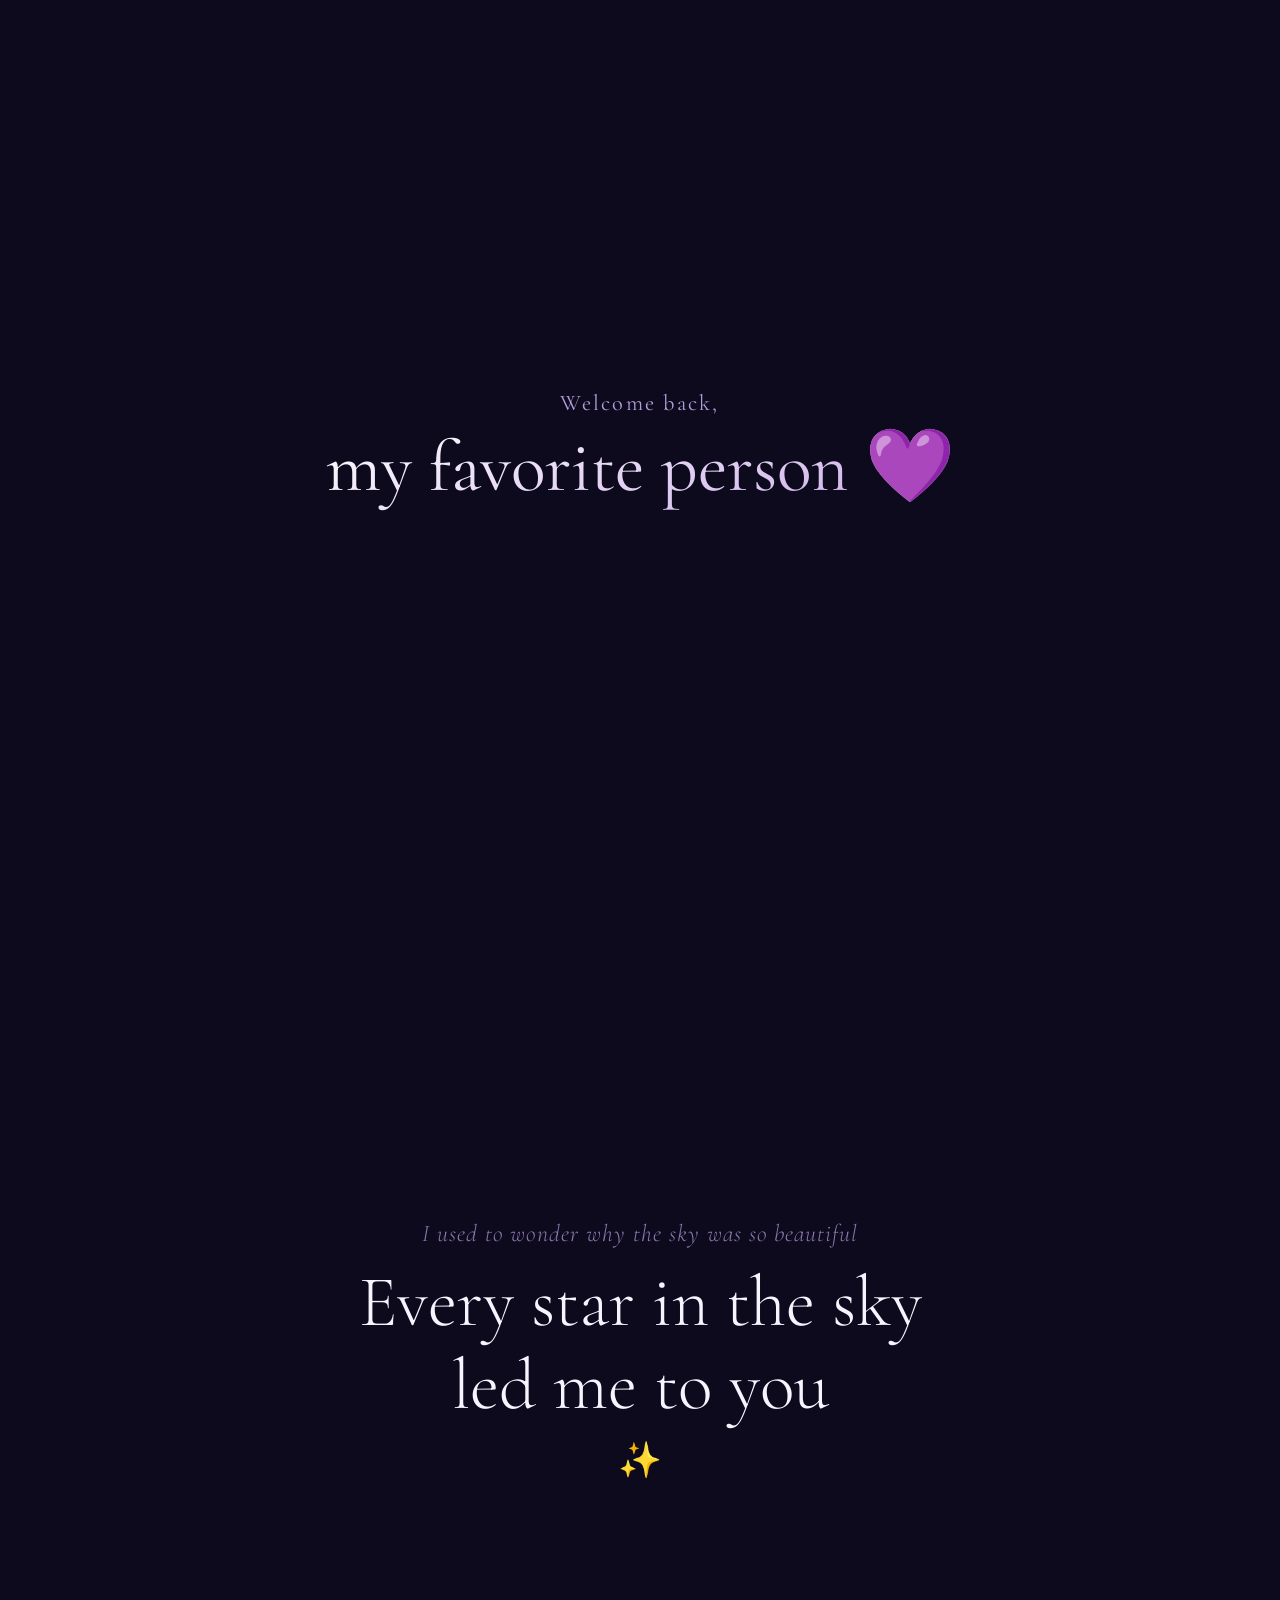
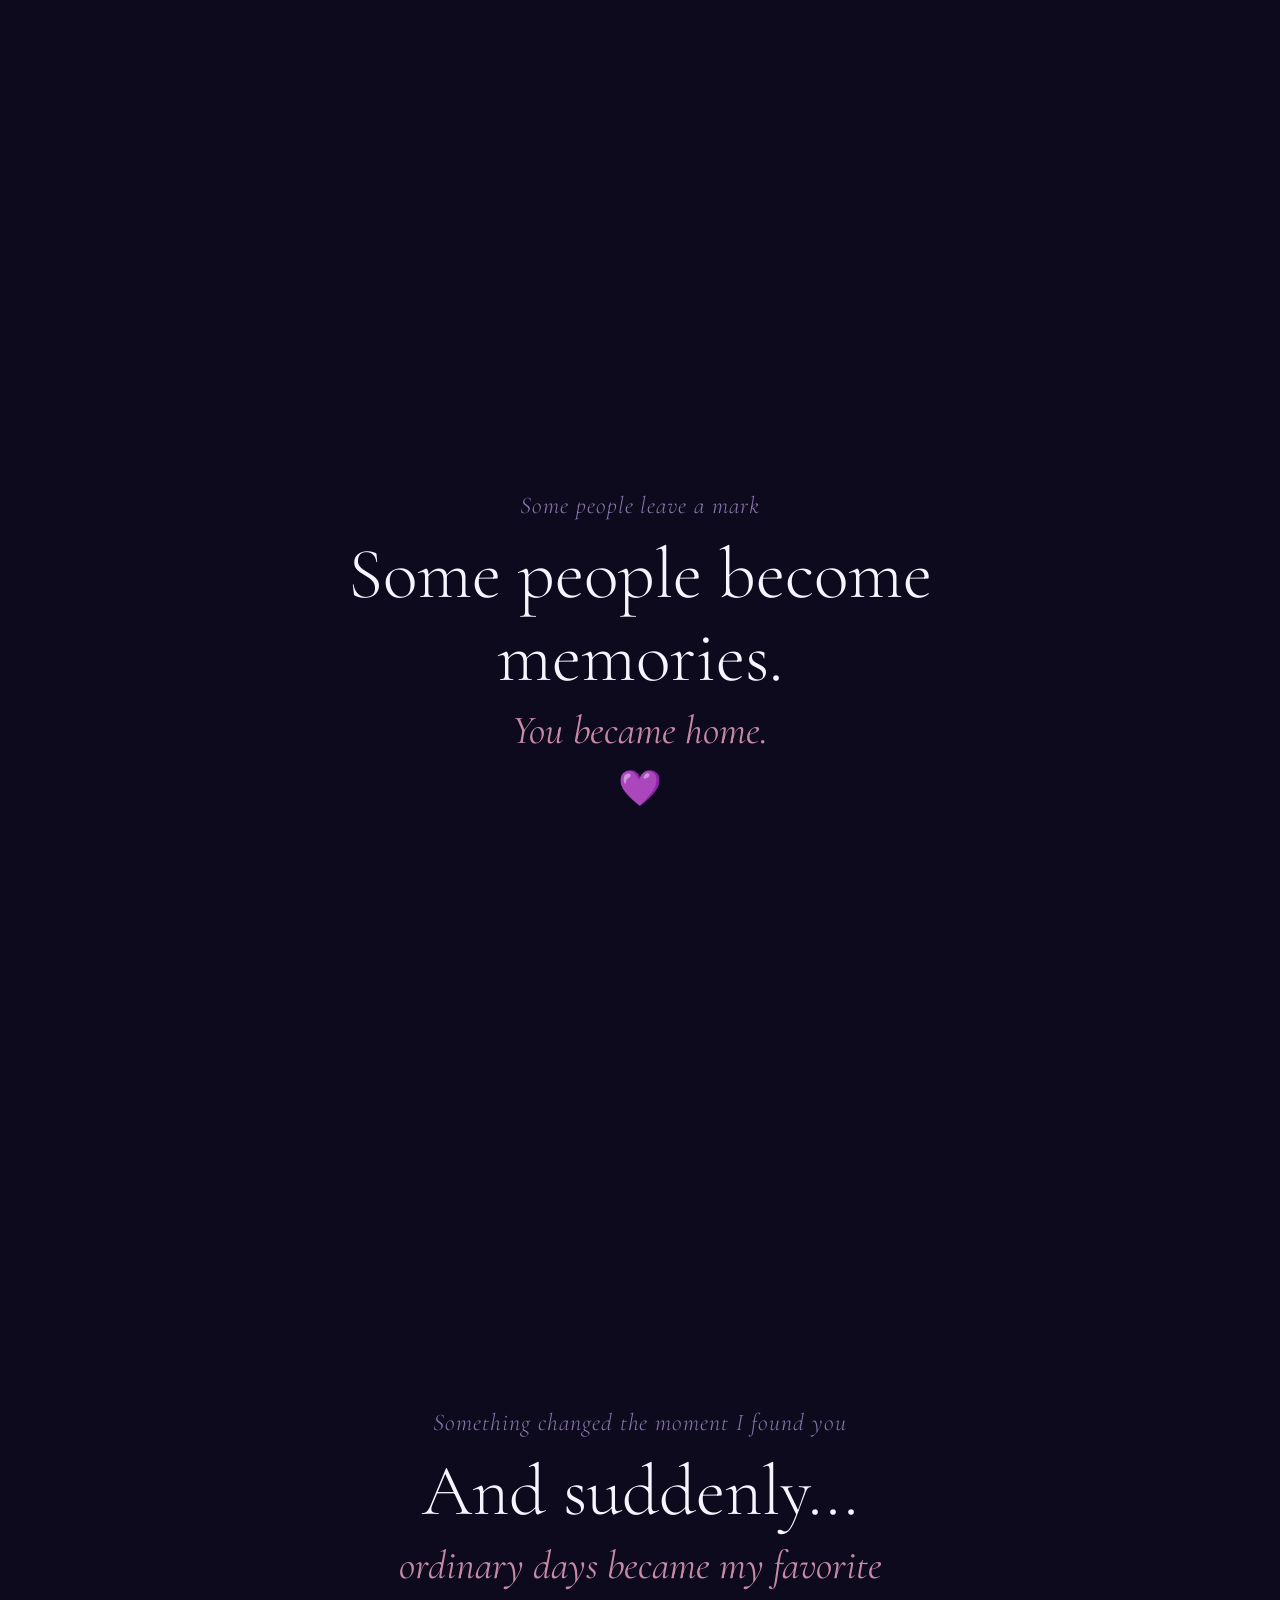
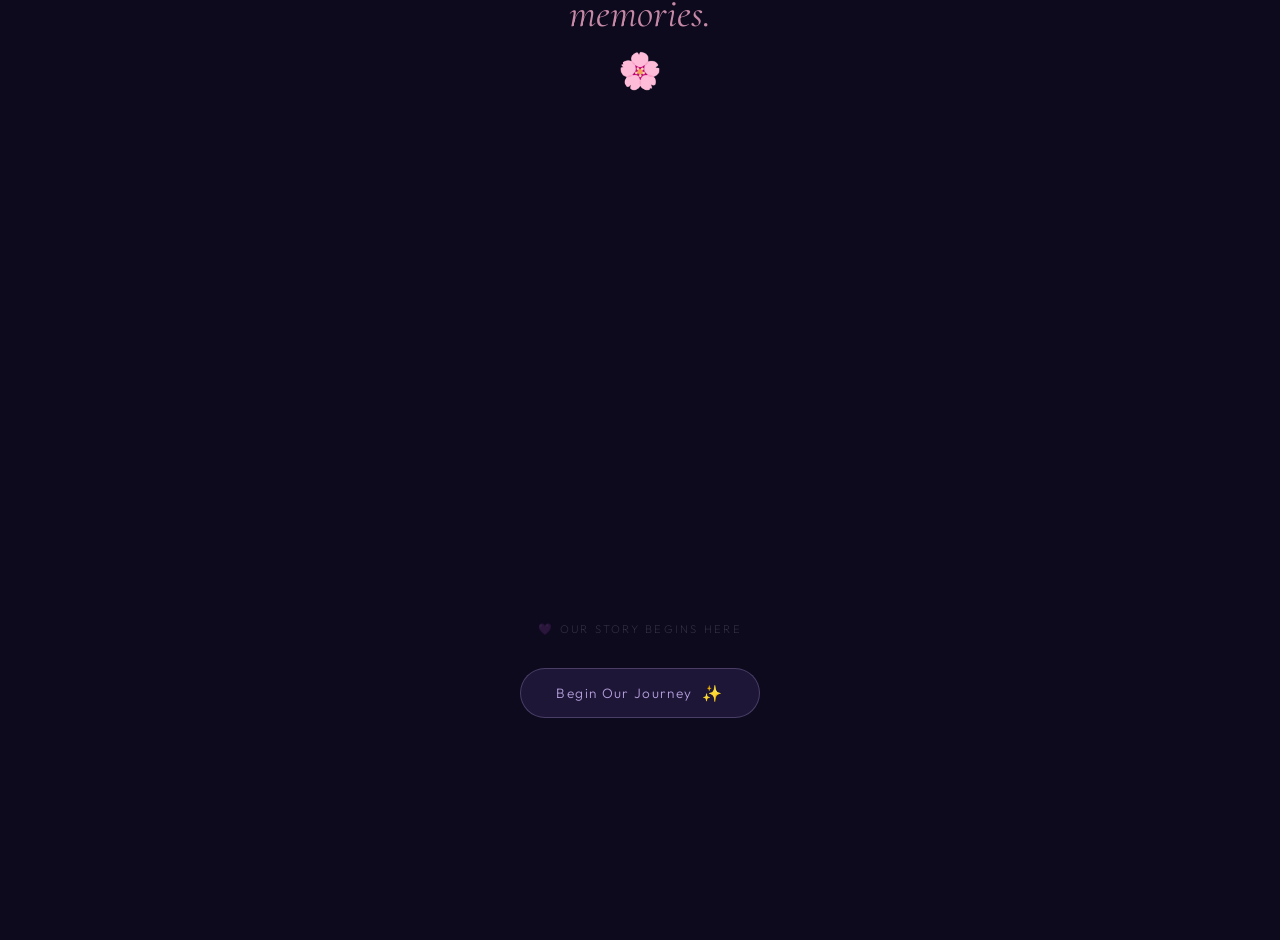
==== commit a8e2ee54: "Fix emoji color inside gradient headers by resetting text-fill-color and background-clip" ====
--- a/story.html
+++ b/story.html
@@ -6,6 +6,7 @@
   <meta name="theme-color" content="#0D0A1E">
   <title>Our Story 💜</title>
   <link rel="stylesheet" href="css/style.css">
+  <link rel="icon" type="image/png" href="favicon.png">
   <style>
     /* ── inline extras for photo grid ── */
     .pinterest-grid{columns:2;column-gap:0.9rem;max-width:800px;margin:0 auto;padding:0 0.2rem}
@@ -709,7 +710,7 @@
       </div>
       <div class="final-bday reveal" id="finalBday">
         Happy Birthday,<br>Raksitha
-        <span style="font-family:'Apple Color Emoji','Segoe UI Emoji',sans-serif"> 💜</span>
+        <span style="font-family:'Apple Color Emoji',sans-serif"> 🦄</span>
       </div>
       <div class="reveal" style="margin-top:1rem;">
         <div class="final-date-label">12 October 2023</div>
@@ -718,7 +719,7 @@
     </div>
   </section>
 
-</div><!-- /contentPage -->
+</div><!-- /contentPages -->
 
 <div class="glass-card counter-bar" id="counterBar">
   <span class="cb-heart"><span style="font-family:'Apple Color Emoji','Segoe UI Emoji',sans-serif">💜</span></span>
@@ -726,6 +727,7 @@
 </div>
 
 <script src="firebase/firebase.js"></script>
+<script src="js/api.js"></script>
 <script src="js/universe.js"></script>
 <script>
 
@@ -804,11 +806,11 @@
 }
 
 // ── WISHES WALL ───────────────────────────────────────
-function loadWishesWall() {
+async function loadWishesWall() {
   const grid = document.getElementById('wishesGrid');
   if (!grid) return;
-  const saved = (typeof loadWishesLocal==='function') ? loadWishesLocal() : [];
-  if (!saved.length) {
+  const saved = (typeof loadWishesLocal==='function') ? await loadWishesLocal() : [];
+  if (!saved || !saved.length) {
     grid.innerHTML = `<p style="font-family:'Cormorant Garamond',serif;font-style:italic;color:var(--text-muted);text-align:center;grid-column:1/-1;font-size:1rem;padding:2rem 0;">No wishes yet — be the first to leave one <span style="font-family:'Apple Color Emoji','Segoe UI Emoji',sans-serif">💜</span></p>`;
     return;
   }
@@ -884,10 +886,11 @@
   const date=sessionStorage.getItem('enteredDate');
   const el=document.getElementById('welcomeName');
   if(name&&el){
-    let msg=name+' 💜';
-    if(date==='04-07-2006') msg='Happy Birthday, '+name+' 💜';
-    else if(date==='07-09-2005') msg='Welcome home, Rahul 💜';
-    el.textContent=msg;
+    const escapedName = escHtml(name);
+    let msg=escapedName+' <span style="font-family:\'Apple Color Emoji\',\'Segoe UI Emoji\',sans-serif">💜</span>';
+    if(date==='04-07-2006') msg='Happy Birthday, '+escapedName+' <span style="font-family:\'Apple Color Emoji\',\'Segoe UI Emoji\',sans-serif">💜</span>';
+    else if(date==='07-09-2005') msg='Welcome home, Rahul <span style="font-family:\'Apple Color Emoji\',\'Segoe UI Emoji\',sans-serif">💜</span>';
+    el.innerHTML=msg;
   }
   setTimeout(()=>{ const o=document.getElementById('welcomeOverlay'); if(o){o.classList.add('fade');setTimeout(()=>o.remove(),1100);} },2800);
 }
--- a/css/style.css
+++ b/css/style.css
@@ -305,6 +305,17 @@
 .final-wrap{max-width:520px}
 .final-pre{font-family:'Cormorant Garamond',serif;font-style:italic;font-size:clamp(1.05rem,2.5vw,1.4rem);color:var(--text-secondary);line-height:2;margin-bottom:3rem;opacity:0.85}
 .final-bday{font-family:'Cormorant Garamond',serif;font-weight:300;font-size:clamp(2.5rem,7vw,5.5rem);background:linear-gradient(160deg,#FFFFFF 0%,#E8D4F8 50%,#C9A9E8 100%);-webkit-background-clip:text;-webkit-text-fill-color:transparent;background-clip:text;line-height:1.1;margin-bottom:1.5rem}
+/* Prevent emojis from being cut off or colored by gradient text headers */
+.emoji-reset,
+.final-bday span,
+.welcome-line2 span {
+  display: inline-block;
+  background: initial !important;
+  -webkit-background-clip: initial !important;
+  background-clip: initial !important;
+  -webkit-text-fill-color: initial !important;
+  font-family: 'Apple Color Emoji', 'Segoe UI Emoji', sans-serif !important;
+}
 .final-date-label{font-weight:200;font-size:0.72rem;letter-spacing:0.22em;text-transform:uppercase;color:var(--soft-lavender);opacity:0.5;margin-bottom:0.35rem}
 .final-date-memory{font-family:'Cormorant Garamond',serif;font-style:italic;font-size:clamp(0.88rem,2vw,1.05rem);color:var(--pink-glow);opacity:0.72}
 
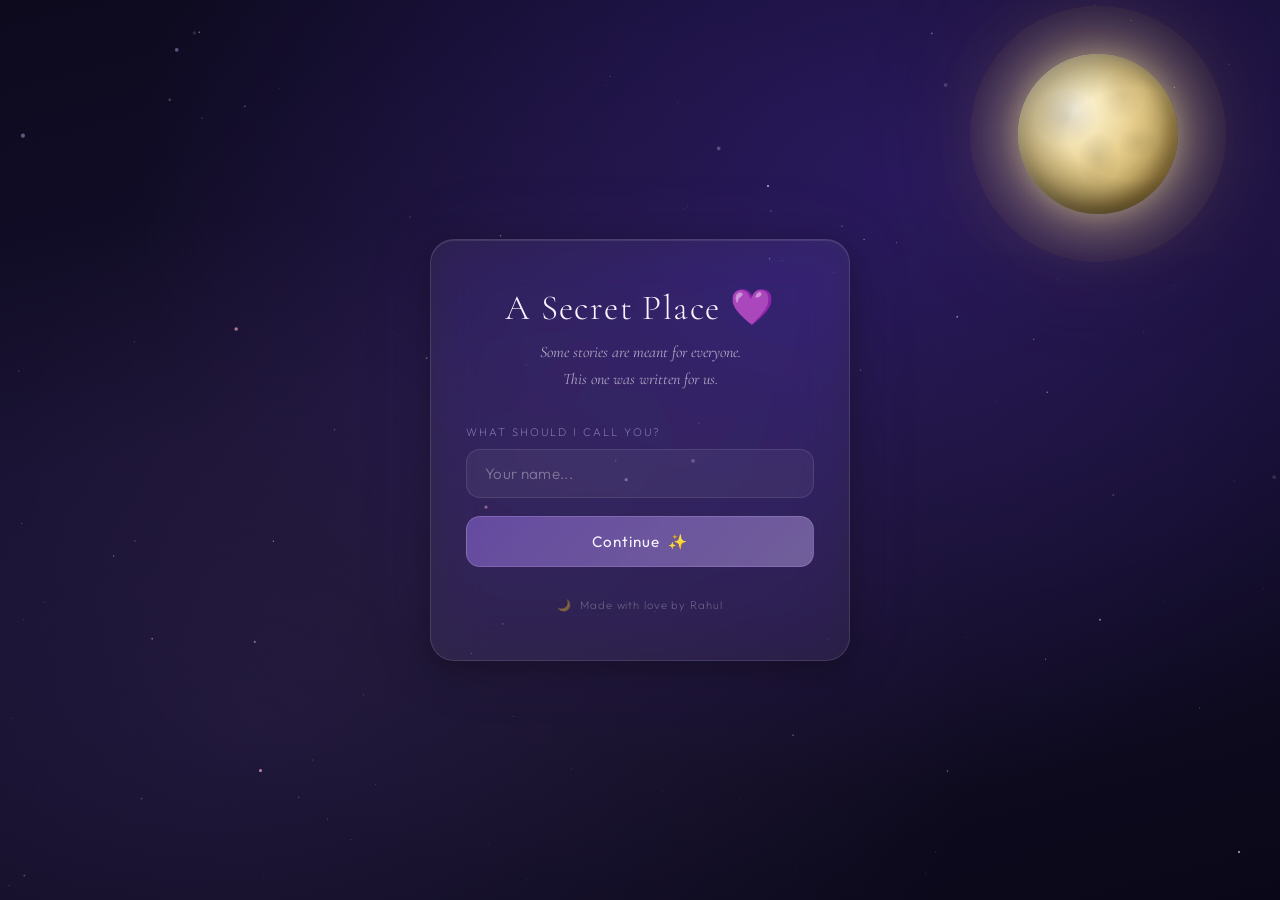
==== commit 29e3de03: "Restrict story access to specific authorized usernames + restrict direct URL access to story.html" ====
--- a/story.html
+++ b/story.html
@@ -7,6 +7,23 @@
   <title>Our Story 💜</title>
   <link rel="stylesheet" href="css/style.css">
   <link rel="icon" type="image/png" href="favicon.png">
+  <script>
+    (function() {
+      const name = sessionStorage.getItem('visitorName');
+      const date = sessionStorage.getItem('enteredDate');
+      const VALID_DATES = ['07-09-2005', '04-07-2006', '12-10-2023'];
+      const ALLOWED_NAMES = [
+        'raghul s', 'rahul', 'rahul s', 'raksitha', 'raksitha v', 
+        'raksi', 'raks', 'rakshi', 'rachitha', 'rachithaaa', 'raksithaaa'
+      ];
+      const nameLower = name ? name.toLowerCase().trim() : '';
+      if (!name || !date || !VALID_DATES.includes(date) || !ALLOWED_NAMES.includes(nameLower)) {
+        sessionStorage.removeItem('visitorName');
+        sessionStorage.removeItem('enteredDate');
+        window.location.replace('/');
+      }
+    })();
+  </script>
   <style>
     /* ── inline extras for photo grid ── */
     .pinterest-grid{columns:2;column-gap:0.9rem;max-width:800px;margin:0 auto;padding:0 0.2rem}
